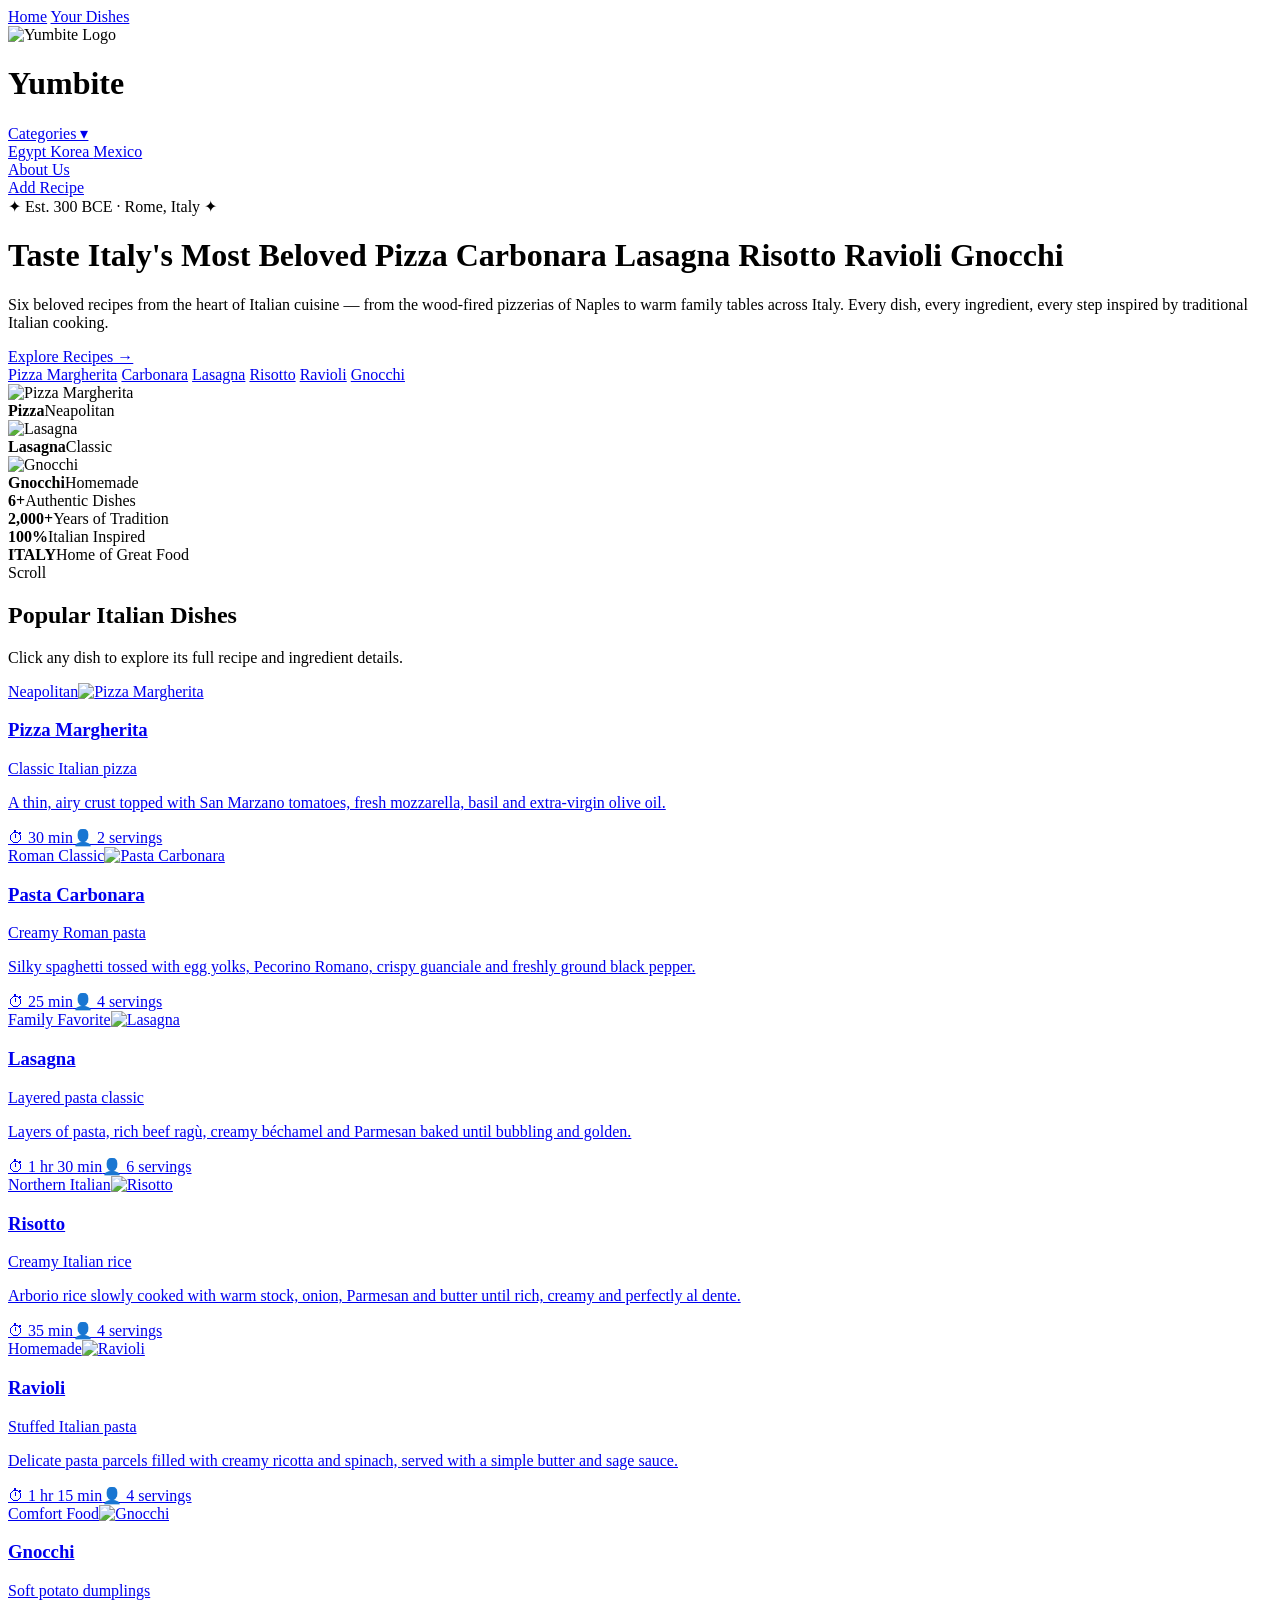
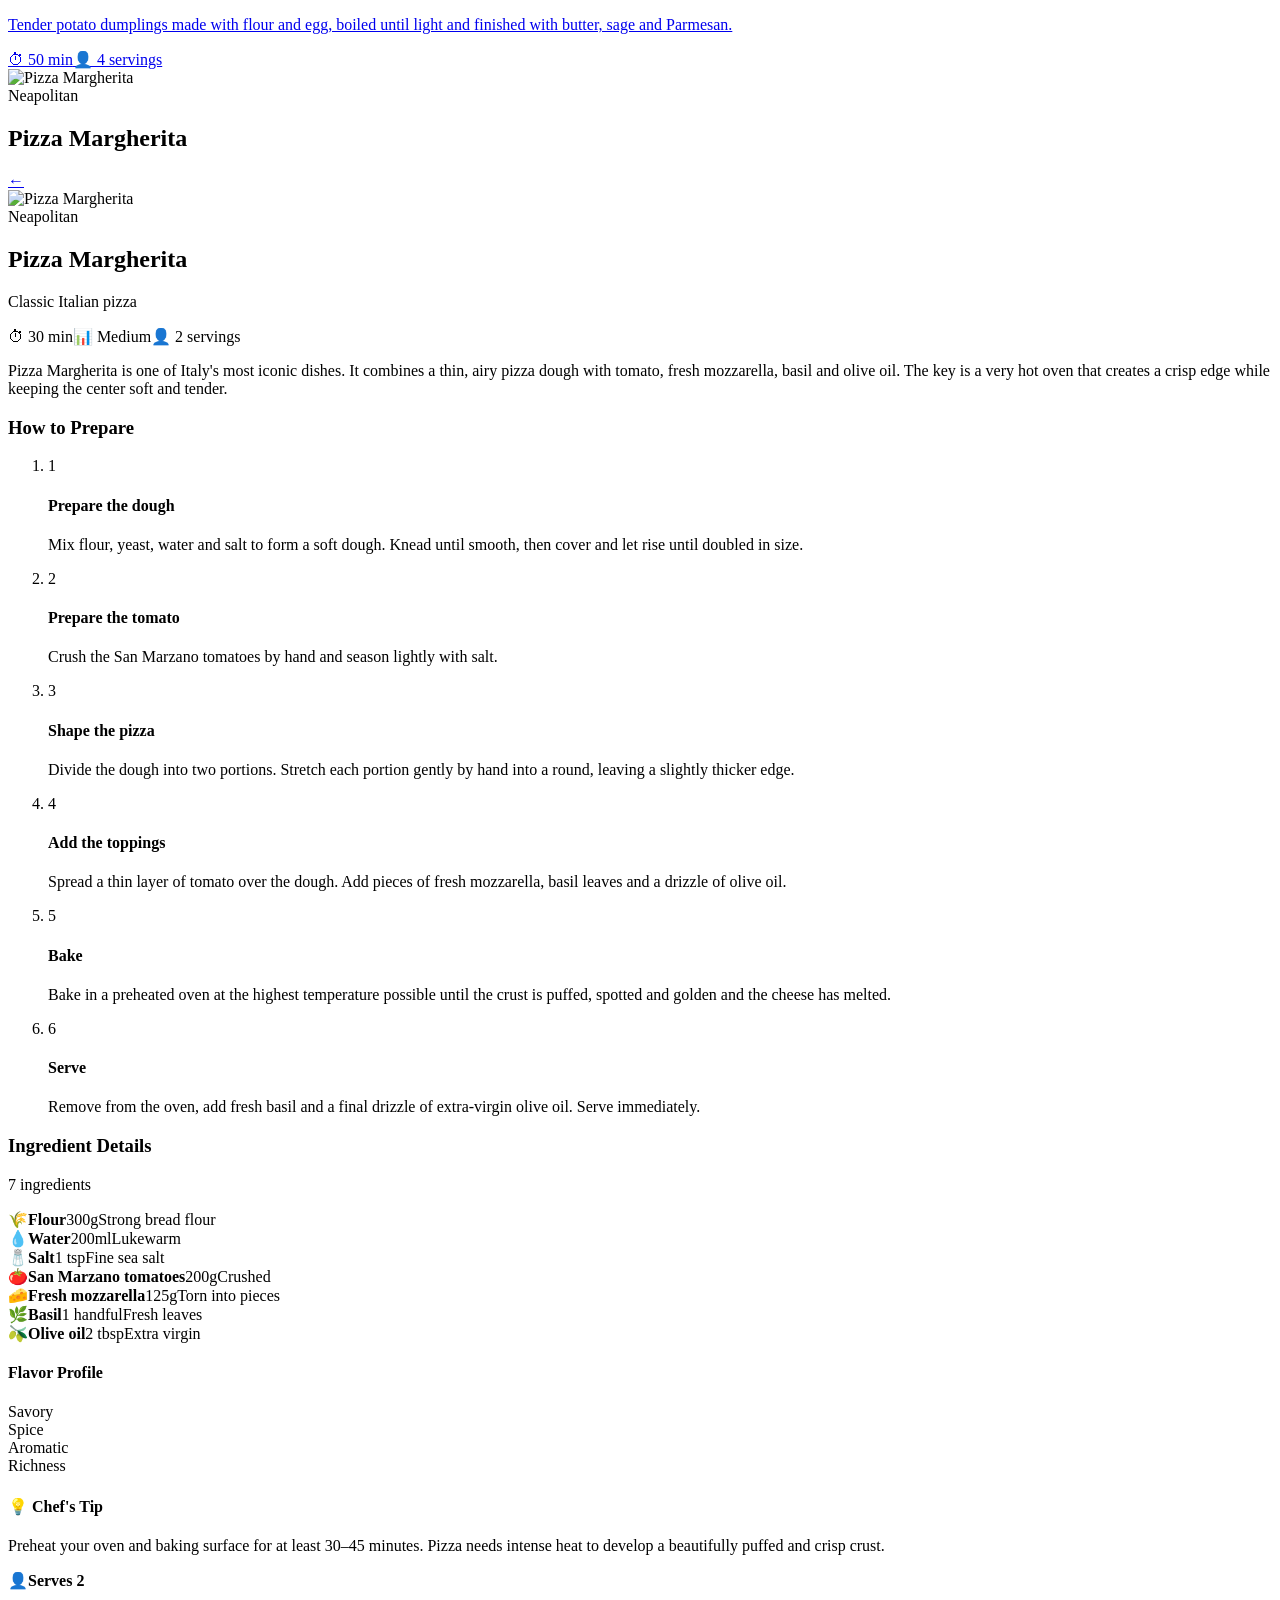
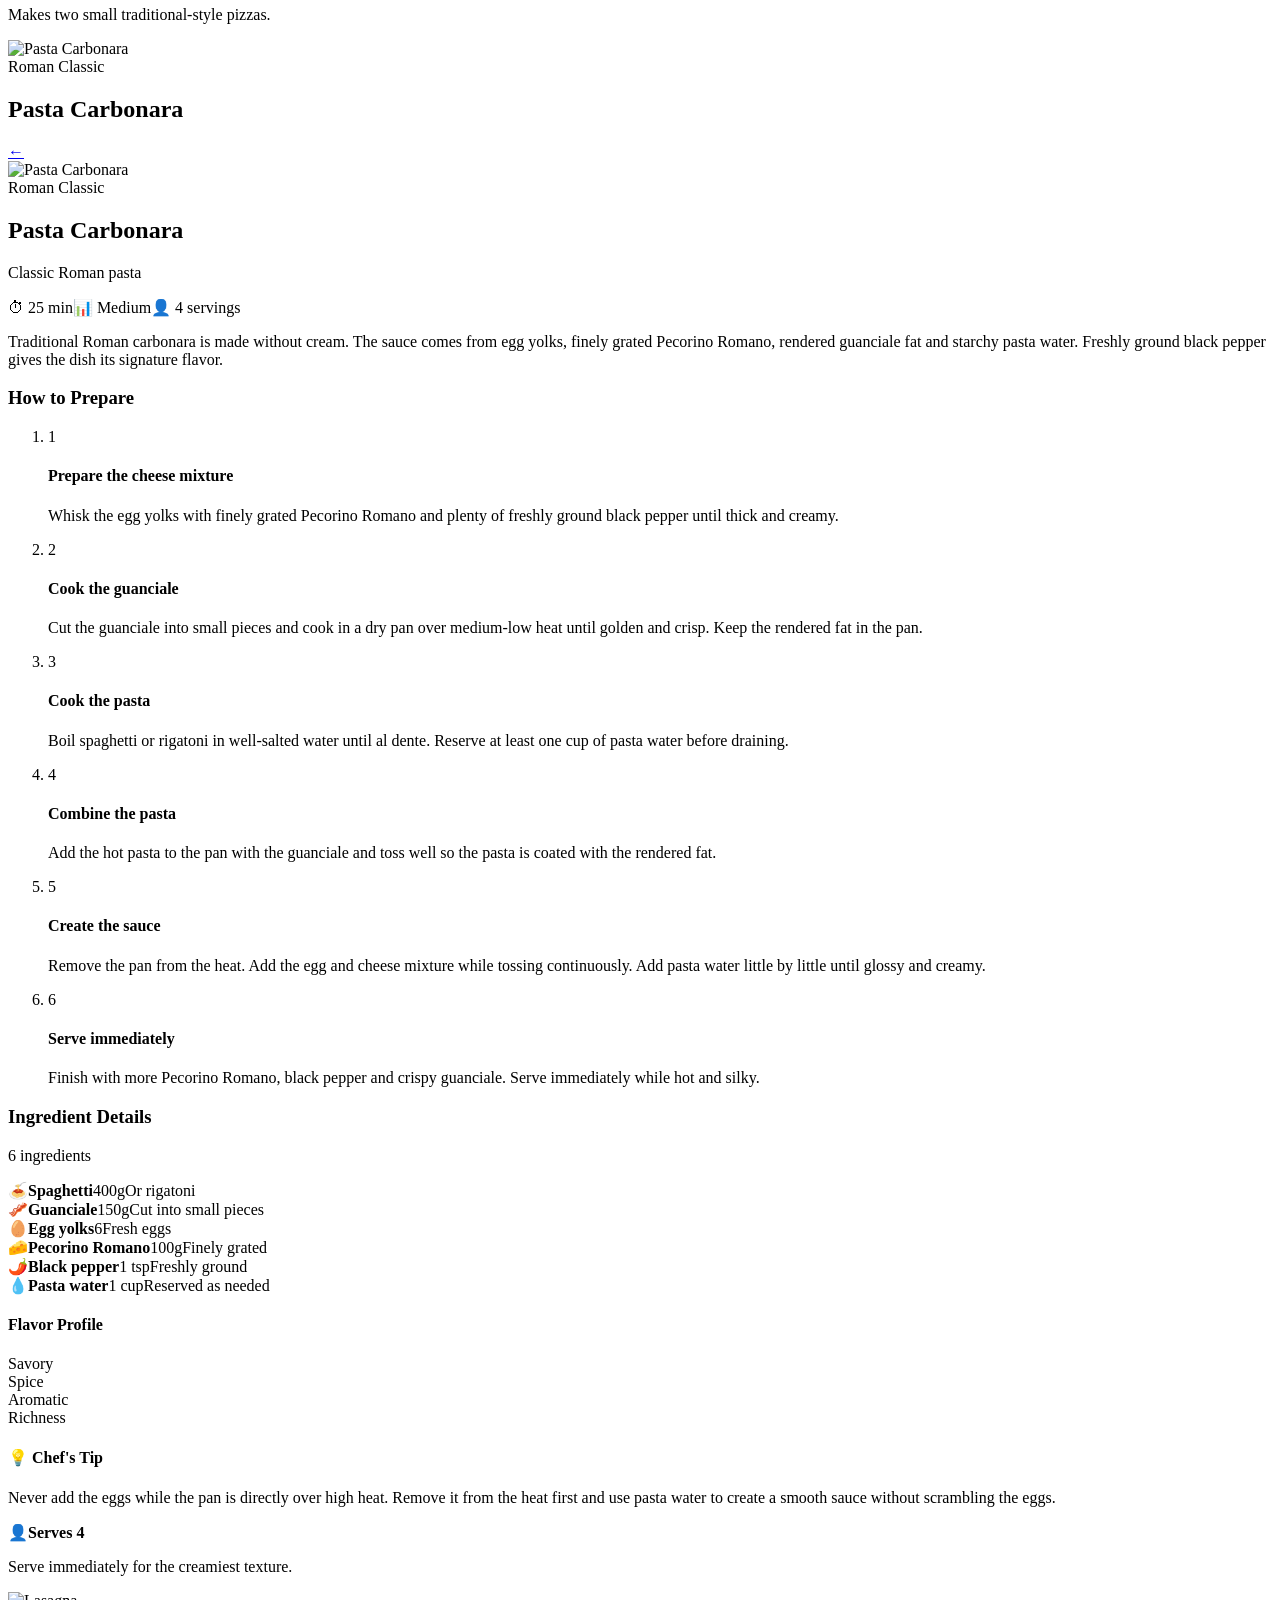
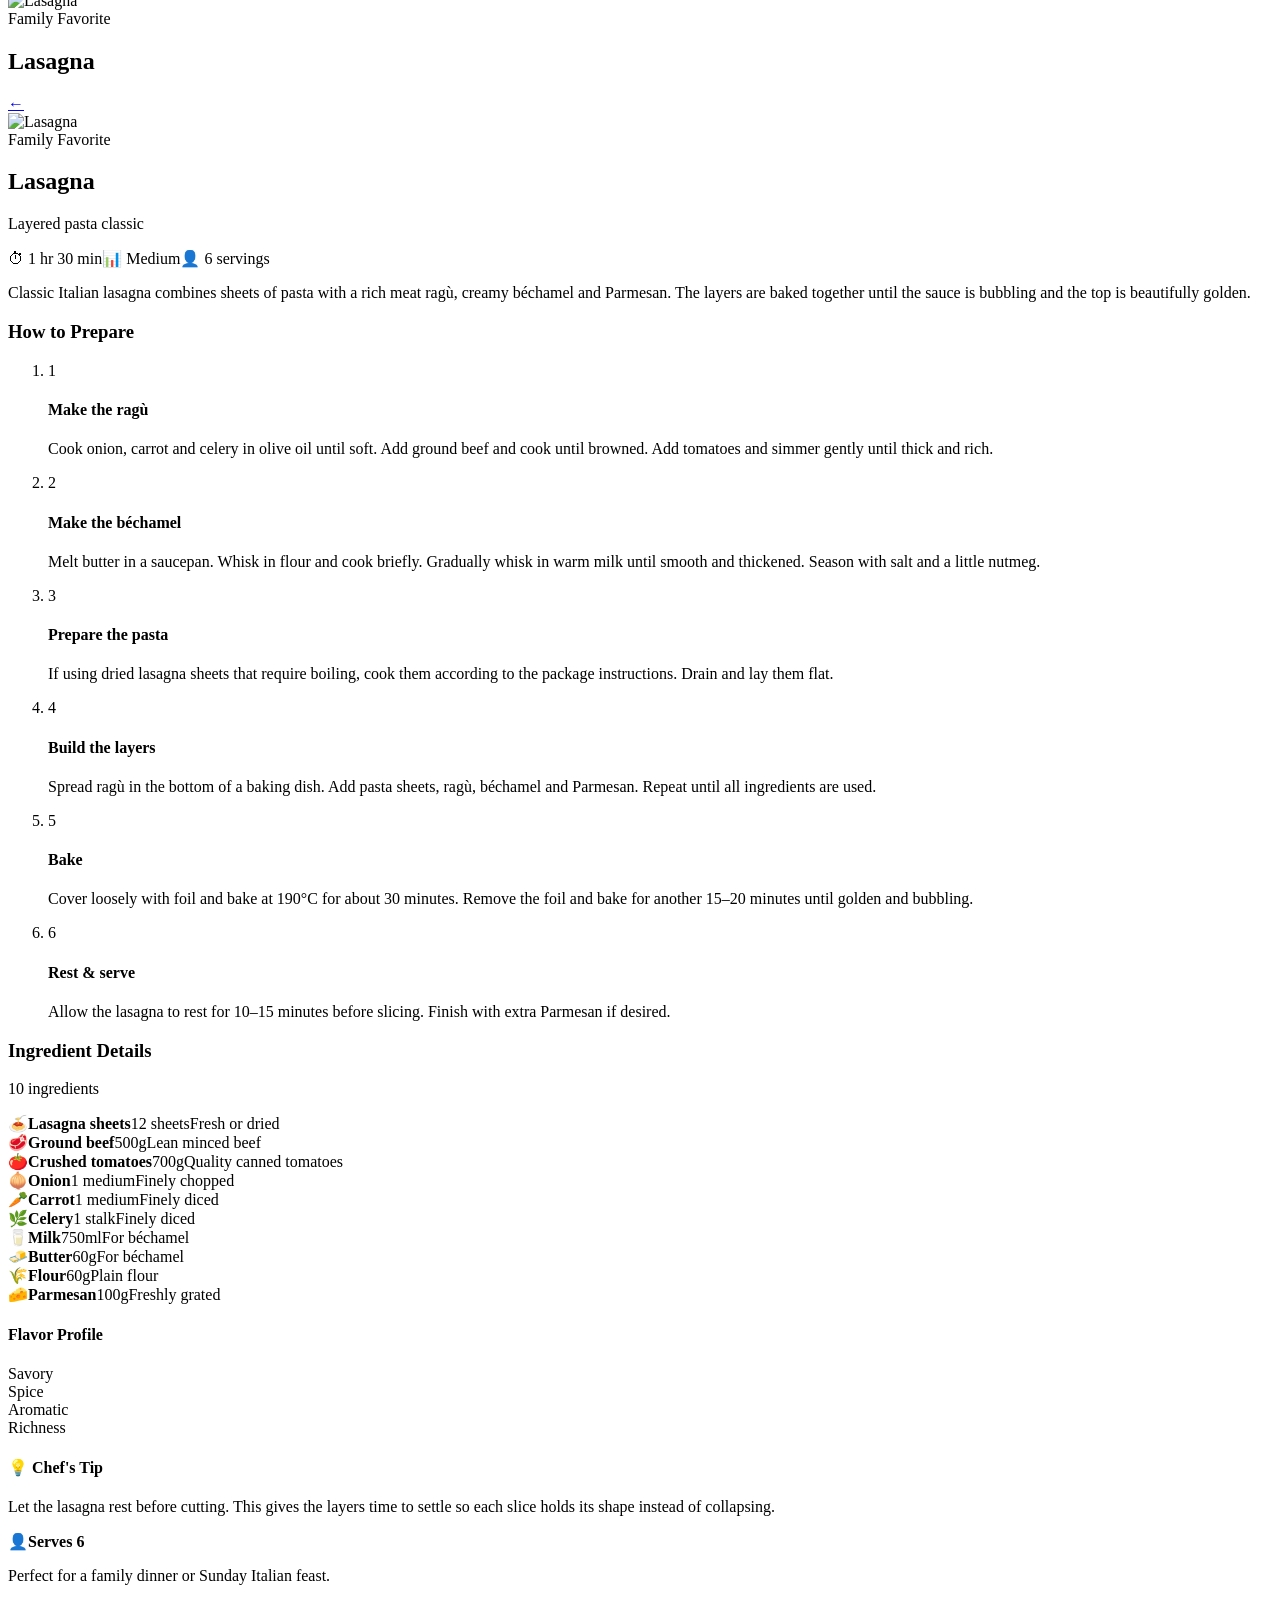
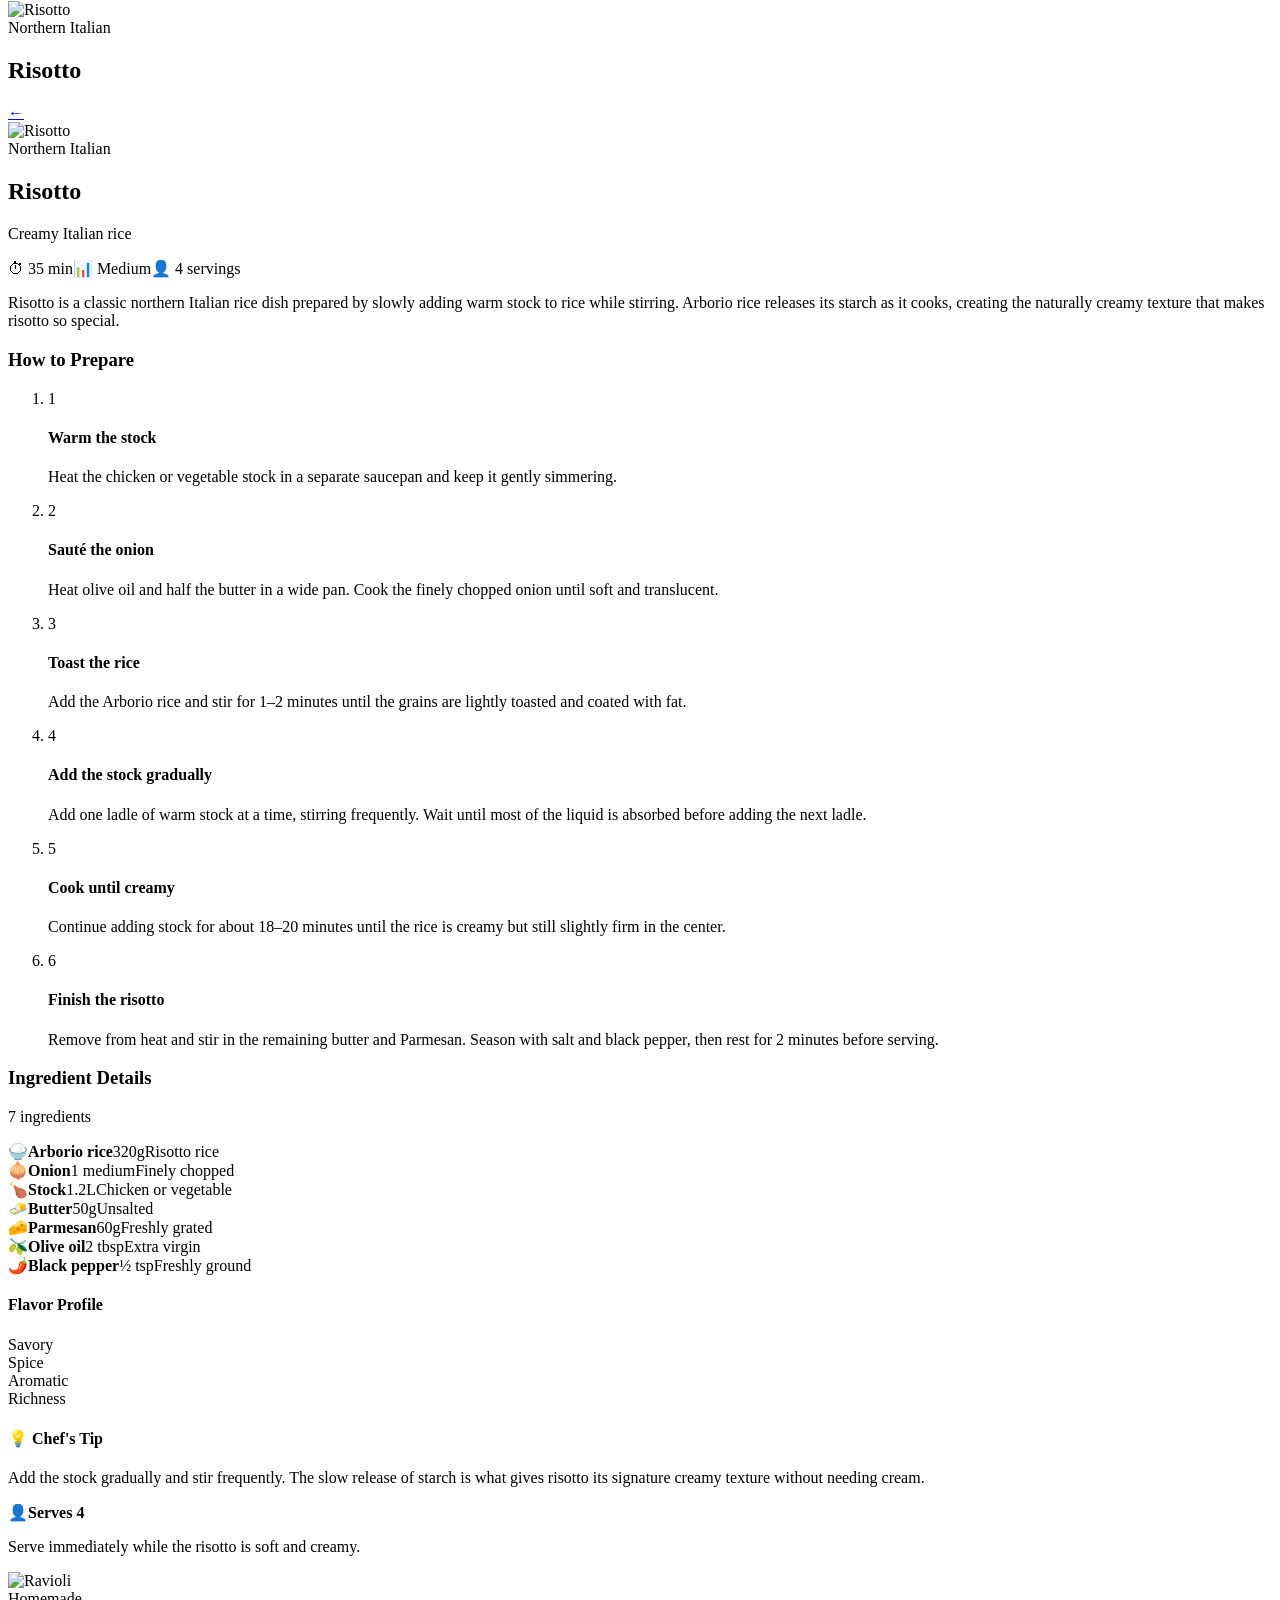
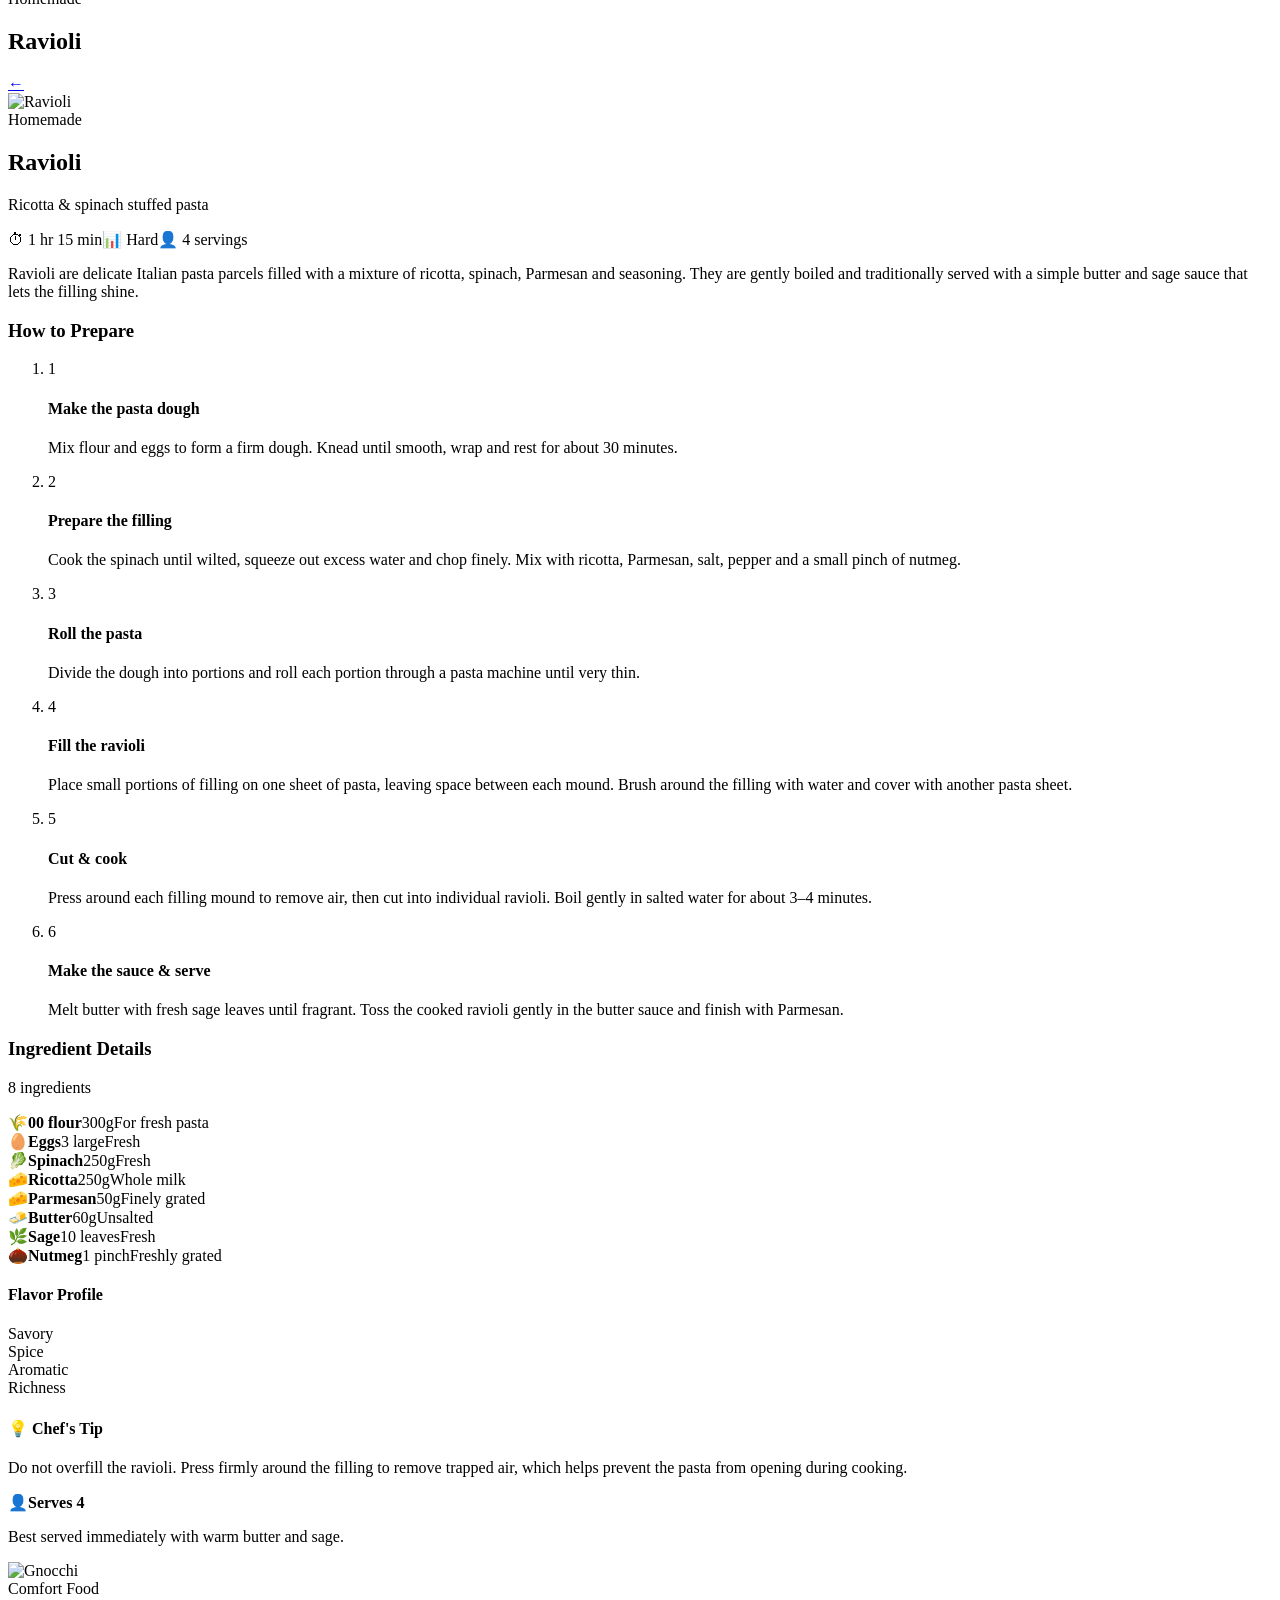
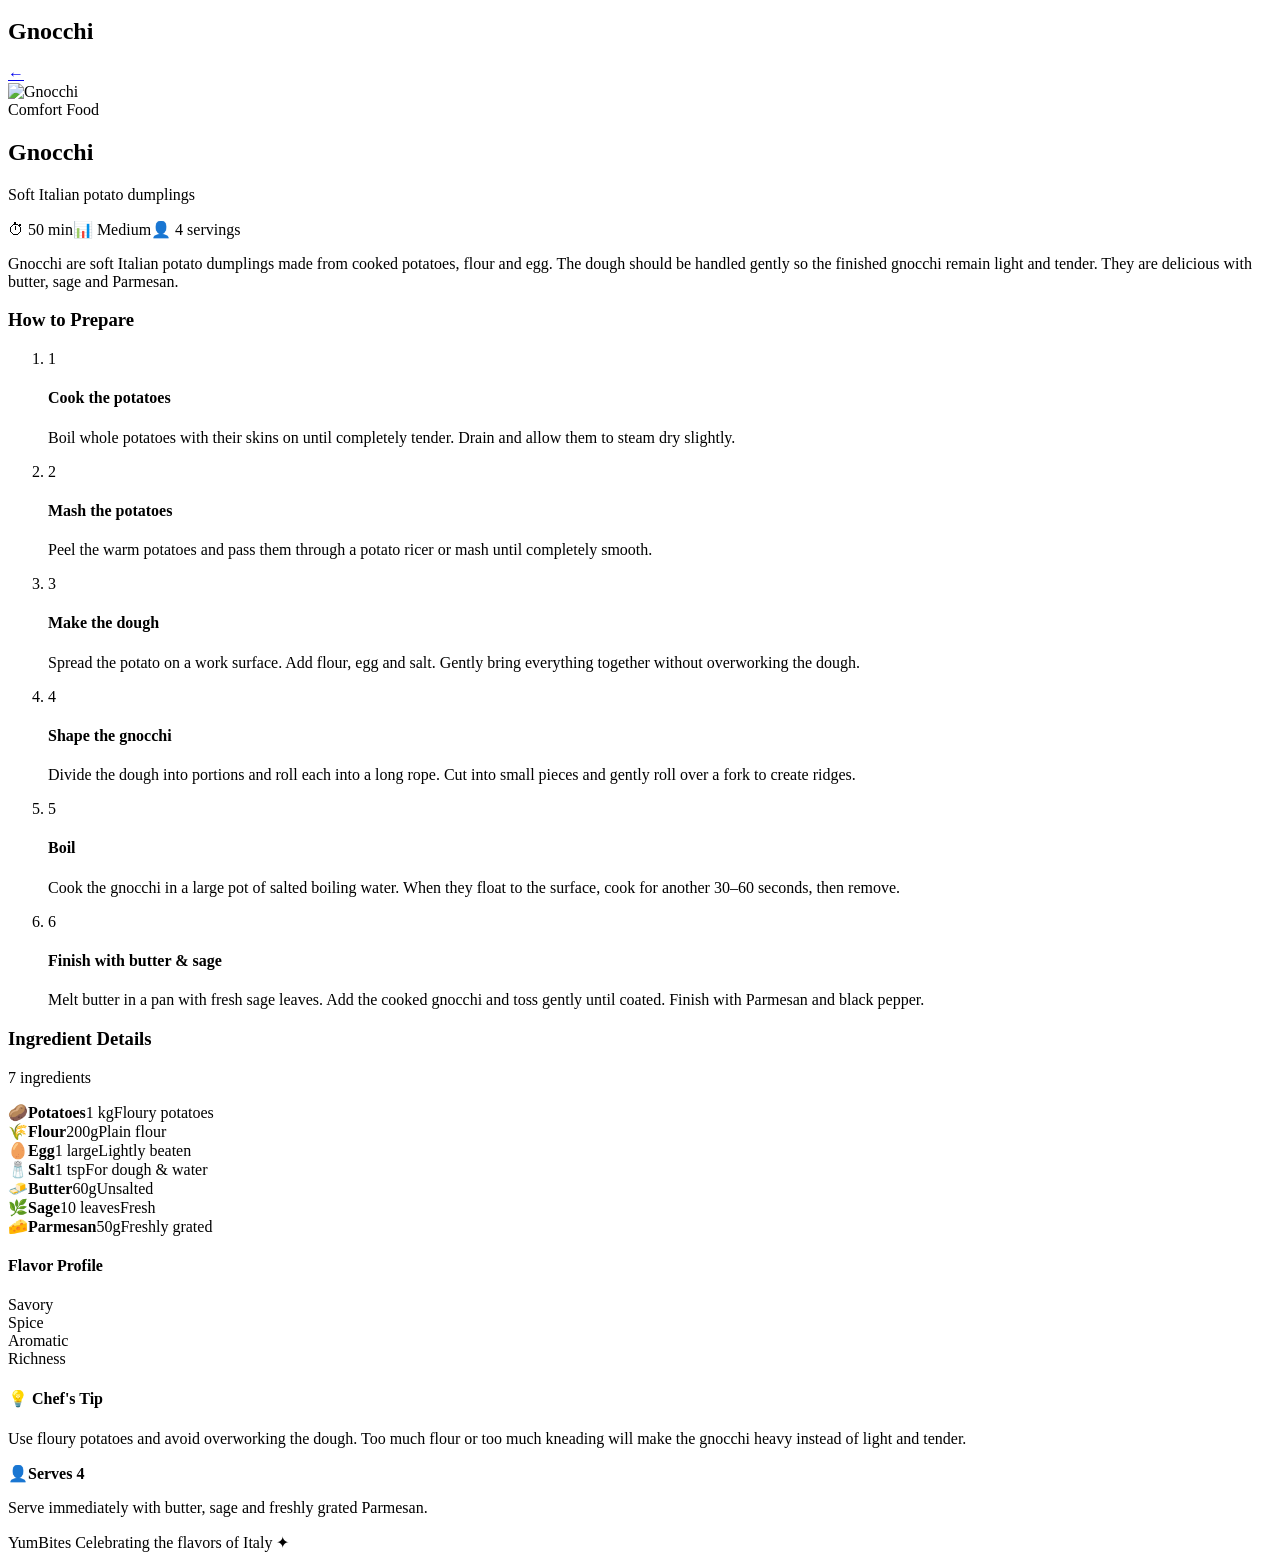
==== Italy.html @ bc838e88 "Add files via upload" ====
<!DOCTYPE html> 
<html lang="en"> 
<head> 
<meta charset="UTF-8"> 
<meta name="viewport" content="width=device-width, initial-scale=1.0"> 
<title>YumBites — Taste Italy's Most Beloved Dishes</title> 
<link rel="stylesheet" href="italy.css"> 
</head> 
<body id="top"> 
 
  <!-- ============ NAVBAR ============ --> 
  <header class="recipe-header"> 
        <div class="header-container"> 
            <nav class="nav-links right-nav"> 
                <a href="index.html#home">Home</a> 
                <a href="dishes.html">Your Dishes</a> 
            </nav> 
 
            <div class="logo"> 
                <img src="images/logo.jpeg" alt="Yumbite Logo"> 
                <h1>Yum<span>bite</span></h1> 
            </div> 
 
            <nav class="nav-links left-nav"> 
                <div class="dropdown">
                <a href="#" class="dropdown-btn">Categories ▾</a>
                <div class="dropdown-menu">
                    <a href="Egypt.html"> Egypt </a>
                    <a href="korea.html">Korea </a>
                    <a href="mexico.html">Mexico </a>
                </div>
              </div> 
                <a href="index.html#about">About Us</a> 
            </nav> 
 
            <div class="header-buttons"> 
                <a href="dishes.html" class="btn add-btn"> 
                    <i class="fa-solid fa-plus"></i> Add Recipe 
                </a> 
            </div> 
        </div> 
    </header> 
 
  <!-- ============ HERO ============ --> 
  <header class="hero"> 
    <div class="hero-strip"></div> 
    <div class="hero-inner"> 
      <div class="hero-left"> 
        <span class="hero-badge">✦ Est. 300 BCE · Rome, Italy ✦</span> 
        <h1 class="hero-headline"> 
          <span class="line line-white">Taste Italy's</span> 
          <span class="line line-gold">Most Beloved</span> 
          <span class="cycle-wrap"> 
            <span class="cycle-word" style="animation-delay:0s">Pizza</span> 
            <span class="cycle-word" style="animation-delay:-2.8s">Carbonara</span> 
            <span class="cycle-word" style="animation-delay:-5.6s">Lasagna</span> 
            <span class="cycle-word" style="animation-delay:-8.4s">Risotto</span> 
            <span class="cycle-word" style="animation-delay:-11.2s">Ravioli</span> 
            <span class="cycle-word" style="animation-delay:-14s">Gnocchi</span> 
          </span> 
        </h1> 
        <p class="hero-desc">Six beloved recipes from the heart of Italian cuisine — from the wood-fired pizzerias of Naples to warm family tables across Italy. Every dish, every ingredient, every step inspired by traditional Italian cooking.</p> 
        <div class="hero-cta"> 
          <a href="#dishes" class="btn-primary">Explore Recipes →</a> 
        </div> 
        <div class="hero-pills"> 
          <a href="#dish-pizza" class="pill" style="animation-delay:.55s">Pizza Margherita</a> 
          <a href="#dish-carbonara" class="pill" style="animation-delay:.62s">Carbonara</a> 
          <a href="#dish-lasagna" class="pill" style="animation-delay:.69s">Lasagna</a> 
          <a href="#dish-risotto" class="pill" style="animation-delay:.76s">Risotto</a> 
          <a href="#dish-ravioli" class="pill" style="animation-delay:.83s">Ravioli</a> 
          <a href="#dish-gnocchi" class="pill" style="animation-delay:.91s">Gnocchi</a> 
        </div> 
      </div> 
 
      <div class="hero-right"> 
        <div class="polaroid polaroid-1"> 
          <img src="images/pizza margherita.jpeg" alt="Pizza Margherita"> 
          <div class="polaroid-label"><strong>Pizza</strong><span>Neapolitan</span></div> 
        </div> 
        <div class="polaroid polaroid-2"> 
          <img src="images/lasagna.jpeg" alt="Lasagna"> 
          <div class="polaroid-label"><strong>Lasagna</strong><span>Classic</span></div> 
        </div> 
        <div class="polaroid polaroid-3"> 
          <img src="images/gnocchi.jpeg" alt="Gnocchi"> 
          <div class="polaroid-label"><strong>Gnocchi</strong><span>Homemade</span></div> 
        </div> 
      </div> 
    </div> 
 
    <div class="stats-bar"> 
      <div class="stat" style="animation-delay:.7s"><strong>6+</strong><span>Authentic Dishes</span></div> 
      <div class="stat" style="animation-delay:.8s"><strong>2,000+</strong><span>Years of Tradition</span></div> 
      <div class="stat" style="animation-delay:.9s"><strong>100%</strong><span>Italian Inspired</span></div> 
      <div class="stat" style="animation-delay:1s"><strong>ITALY</strong><span>Home of Great Food</span></div> 
      <div class="scroll-indicator"><span>Scroll</span><i></i></div> 
    </div> 
  </header> 
 
  <div class="decor-band"></div> 
 
  <!-- ============ DISH GRID ============ --> 
  <section class="dish-grid-section" id="dishes"> 
    <div class="section-heading"> 
      <h2>Popular Italian Dishes</h2> 
      <p>Click any dish to explore its full recipe and ingredient details.</p> 
    </div> 
 
    <div class="dish-grid"> 
 
      <a href="#dish-pizza" class="card card-hover" style="animation-delay:.00s;--hero-color:#B22222"> 
        <div class="card-img"><span class="tag">Neapolitan</span><img src="images/pizza margherita.jpeg" alt="Pizza Margherita"></div> 
        <div class="card-body"> 
          <h3>Pizza Margherita</h3> 
          <p class="sub">Classic Italian pizza</p> 
          <p class="desc">A thin, airy crust topped with San Marzano tomatoes, fresh mozzarella, basil and extra-virgin olive oil.</p> 
          <div class="meta"><span>⏱ 30 min</span><span>👤 2 servings</span></div> 
        </div> 
      </a> 
 
      <a href="#dish-carbonara" class="card card-hover" style="animation-delay:.07s;--hero-color:#D4A017"> 
        <div class="card-img"><span class="tag">Roman Classic</span><img src="images/pasta carbonara.jpeg" alt="Pasta Carbonara"></div> 
        <div class="card-body"> 
          <h3>Pasta Carbonara</h3> 
          <p class="sub">Creamy Roman pasta</p> 
          <p class="desc">Silky spaghetti tossed with egg yolks, Pecorino Romano, crispy guanciale and freshly ground black pepper.</p> 
          <div class="meta"><span>⏱ 25 min</span><span>👤 4 servings</span></div> 
        </div> 
      </a> 
 
      <a href="#dish-lasagna" class="card card-hover" style="animation-delay:.14s;--hero-color:#A63D1C"> 
        <div class="card-img"><span class="tag">Family Favorite</span><img src="images/lasagna.jpeg" alt="Lasagna"></div> 
        <div class="card-body"> 
          <h3>Lasagna</h3> 
          <p class="sub">Layered pasta classic</p> 
          <p class="desc">Layers of pasta, rich beef ragù, creamy béchamel and Parmesan baked until bubbling and golden.</p> 
          <div class="meta"><span>⏱ 1 hr 30 min</span><span>👤 6 servings</span></div> 
        </div> 
      </a> 
 
      <a href="#dish-risotto" class="card card-hover" style="animation-delay:.21s;--hero-color:#C69C6D"> 
        <div class="card-img"><span class="tag">Northern Italian</span><img src="images/risotto.jpeg" alt="Risotto"></div> 
        <div class="card-body"> 
          <h3>Risotto</h3> 
          <p class="sub">Creamy Italian rice</p> 
          <p class="desc">Arborio rice slowly cooked with warm stock, onion, Parmesan and butter until rich, creamy and perfectly al dente.</p> 
          <div class="meta"><span>⏱ 35 min</span><span>👤 4 servings</span></div> 
        </div> 
      </a> 
 
      <a href="#dish-ravioli" class="card card-hover" style="animation-delay:.28s;--hero-color:#6B7A3A"> 
        <div class="card-img"><span class="tag">Homemade</span><img src="images/ravioli.jpeg" alt="Ravioli"></div> 
        <div class="card-body"> 
          <h3>Ravioli</h3> 
          <p class="sub">Stuffed Italian pasta</p> 
          <p class="desc">Delicate pasta parcels filled with creamy ricotta and spinach, served with a simple butter and sage sauce.</p> 
          <div class="meta"><span>⏱ 1 hr 15 min</span><span>👤 4 servings</span></div> 
        </div> 
      </a> 
 
      <a href="#dish-gnocchi" class="card card-hover" style="animation-delay:.35s;--hero-color:#8B4513"> 
        <div class="card-img"><span class="tag">Comfort Food</span><img src="images/gnocchi.jpeg" alt="Gnocchi"></div> 
        <div class="card-body"> 
          <h3>Gnocchi</h3> 
          <p class="sub">Soft potato dumplings</p> 
          <p class="desc">Tender potato dumplings made with flour and egg, boiled until light and finished with butter, sage and Parmesan.</p> 
          <div class="meta"><span>⏱ 50 min</span><span>👤 4 servings</span></div> 
        </div> 
      </a> 
 
    </div> 
  </section> 
 
  <!-- ============ DISH DETAIL: PIZZA MARGHERITA ============ --> 
  <section id="dish-pizza" class="detail" style="--hero-color:#B22222"> 
    <div class="splash"><img src="images/pizza margherita.jpeg" alt="Pizza Margherita"><div class="splash-overlay"></div><div class="splash-text"><span class="splash-tag">Neapolitan</span><h2>Pizza Margherita</h2></div><div class="splash-bar"><span></span></div></div> 
    <div class="detail-left"> 
      <a href="#home" class="back-btn">←</a> 
      <div class="detail-hero"> 
        <img src="images/pizza margherita.jpeg" alt="Pizza Margherita"> 
        <div class="detail-hero-text"> 
          <span class="detail-tag">Neapolitan</span> 
          <h2>Pizza Margherita</h2> 
          <p>Classic Italian pizza</p> 
        </div> 
      </div> 
      <div class="meta-row"> 
        <span>⏱ 30 min</span><span>📊 Medium</span><span>👤 2 servings</span> 
      </div> 
      <p class="detail-desc">Pizza Margherita is one of Italy's most iconic dishes. It combines a thin, airy pizza dough with tomato, fresh mozzarella, basil and olive oil. The key is a very hot oven that creates a crisp edge while keeping the center soft and tender.</p> 
      <div class="ing-heading"><h3>How to Prepare</h3></div> 
      <ol class="steps"> 
        <li><span class="num">1</span><div><h4>Prepare the dough</h4><p>Mix flour, yeast, water and salt to form a soft dough. Knead until smooth, then cover and let rise until doubled in size.</p></div></li> 
        <li><span class="num">2</span><div><h4>Prepare the tomato</h4><p>Crush the San Marzano tomatoes by hand and season lightly with salt.</p></div></li> 
        <li><span class="num">3</span><div><h4>Shape the pizza</h4><p>Divide the dough into two portions. Stretch each portion gently by hand into a round, leaving a slightly thicker edge.</p></div></li> 
        <li><span class="num">4</span><div><h4>Add the toppings</h4><p>Spread a thin layer of tomato over the dough. Add pieces of fresh mozzarella, basil leaves and a drizzle of olive oil.</p></div></li> 
        <li><span class="num">5</span><div><h4>Bake</h4><p>Bake in a preheated oven at the highest temperature possible until the crust is puffed, spotted and golden and the cheese has melted.</p></div></li> 
        <li><span class="num">6</span><div><h4>Serve</h4><p>Remove from the oven, add fresh basil and a final drizzle of extra-virgin olive oil. Serve immediately.</p></div></li> 
      </ol> 
    </div> 
 
    <div class="detail-right"> 
      <div class="right-header"><h3>Ingredient Details</h3><p>7 ingredients</p></div> 
      <div class="ing-cards"> 
        <div class="ing-card"><span class="emoji">🌾</span><strong>Flour</strong><span class="amt">300g</span><span class="note">Strong bread flour</span></div> 
        <div class="ing-card"><span class="emoji">💧</span><strong>Water</strong><span class="amt">200ml</span><span class="note">Lukewarm</span></div> 
        <div class="ing-card"><span class="emoji">🧂</span><strong>Salt</strong><span class="amt">1 tsp</span><span class="note">Fine sea salt</span></div> 
        <div class="ing-card"><span class="emoji">🍅</span><strong>San Marzano tomatoes</strong><span class="amt">200g</span><span class="note">Crushed</span></div> 
        <div class="ing-card"><span class="emoji">🧀</span><strong>Fresh mozzarella</strong><span class="amt">125g</span><span class="note">Torn into pieces</span></div> 
        <div class="ing-card"><span class="emoji">🌿</span><strong>Basil</strong><span class="amt">1 handful</span><span class="note">Fresh leaves</span></div> 
        <div class="ing-card"><span class="emoji">🫒</span><strong>Olive oil</strong><span class="amt">2 tbsp</span><span class="note">Extra virgin</span></div> 
      </div> 
 
      <div class="flavor-card"> 
        <h4>Flavor Profile</h4> 
        <div class="flavor-bar"><span>Savory</span><div class="track"><div class="fill" style="width:85%"></div></div></div> 
        <div class="flavor-bar"><span>Spice</span><div class="track"><div class="fill" style="width:15%"></div></div></div> 
        <div class="flavor-bar"><span>Aromatic</span><div class="track"><div class="fill" style="width:80%"></div></div></div> 
        <div class="flavor-bar"><span>Richness</span><div class="track"><div class="fill" style="width:65%"></div></div></div> 
      </div> 
 
      <div class="tip-card"> 
        <h4>💡 Chef's Tip</h4> 
        <p>Preheat your oven and baking surface for at least 30–45 minutes. Pizza needs intense heat to develop a beautifully puffed and crisp crust.</p> 
      </div> 
 
      <div class="serve-card"> 
        <span class="emoji">👤</span><strong>Serves 2</strong> 
        <p>Makes two small traditional-style pizzas.</p> 
      </div> 
    </div> 
  </section> 
 
  <!-- ============ DISH DETAIL: CARBONARA ============ --> 
  <section id="dish-carbonara" class="detail" style="--hero-color:#D4A017"> 
    <div class="splash"><img src="images/pasta carbonara.jpeg" alt="Pasta Carbonara"><div class="splash-overlay"></div><div class="splash-text"><span class="splash-tag">Roman Classic</span><h2>Pasta Carbonara</h2></div><div class="splash-bar"><span></span></div></div> 
    <div class="detail-left"> 
      <a href="#home" class="back-btn">←</a> 
      <div class="detail-hero"> 
        <img src="images/pasta carbonara.jpeg" alt="Pasta Carbonara"> 
        <div class="detail-hero-text"> 
          <span class="detail-tag">Roman Classic</span> 
          <h2>Pasta Carbonara</h2> 
          <p>Classic Roman pasta</p> 
        </div> 
      </div> 
      <div class="meta-row"> 
        <span>⏱ 25 min</span><span>📊 Medium</span><span>👤 4 servings</span> 
      </div> 
      <p class="detail-desc">Traditional Roman carbonara is made without cream. The sauce comes from egg yolks, finely grated Pecorino Romano, rendered guanciale fat and starchy pasta water. Freshly ground black pepper gives the dish its signature flavor.</p> 
      <div class="ing-heading"><h3>How to Prepare</h3></div> 
      <ol class="steps"> 
        <li><span class="num">1</span><div><h4>Prepare the cheese mixture</h4><p>Whisk the egg yolks with finely grated Pecorino Romano and plenty of freshly ground black pepper until thick and creamy.</p></div></li> 
        <li><span class="num">2</span><div><h4>Cook the guanciale</h4><p>Cut the guanciale into small pieces and cook in a dry pan over medium-low heat until golden and crisp. Keep the rendered fat in the pan.</p></div></li> 
        <li><span class="num">3</span><div><h4>Cook the pasta</h4><p>Boil spaghetti or rigatoni in well-salted water until al dente. Reserve at least one cup of pasta water before draining.</p></div></li> 
        <li><span class="num">4</span><div><h4>Combine the pasta</h4><p>Add the hot pasta to the pan with the guanciale and toss well so the pasta is coated with the rendered fat.</p></div></li> 
        <li><span class="num">5</span><div><h4>Create the sauce</h4><p>Remove the pan from the heat. Add the egg and cheese mixture while tossing continuously. Add pasta water little by little until glossy and creamy.</p></div></li> 
        <li><span class="num">6</span><div><h4>Serve immediately</h4><p>Finish with more Pecorino Romano, black pepper and crispy guanciale. Serve immediately while hot and silky.</p></div></li> 
      </ol> 
    </div> 
 
    <div class="detail-right"> 
      <div class="right-header"><h3>Ingredient Details</h3><p>6 ingredients</p></div> 
      <div class="ing-cards"> 
        <div class="ing-card"><span class="emoji">🍝</span><strong>Spaghetti</strong><span class="amt">400g</span><span class="note">Or rigatoni</span></div> 
        <div class="ing-card"><span class="emoji">🥓</span><strong>Guanciale</strong><span class="amt">150g</span><span class="note">Cut into small pieces</span></div> 
        <div class="ing-card"><span class="emoji">🥚</span><strong>Egg yolks</strong><span class="amt">6</span><span class="note">Fresh eggs</span></div> 
        <div class="ing-card"><span class="emoji">🧀</span><strong>Pecorino Romano</strong><span class="amt">100g</span><span class="note">Finely grated</span></div> 
        <div class="ing-card"><span class="emoji">🌶️</span><strong>Black pepper</strong><span class="amt">1 tsp</span><span class="note">Freshly ground</span></div> 
        <div class="ing-card"><span class="emoji">💧</span><strong>Pasta water</strong><span class="amt">1 cup</span><span class="note">Reserved as needed</span></div> 
      </div> 
 
      <div class="flavor-card"> 
        <h4>Flavor Profile</h4> 
        <div class="flavor-bar"><span>Savory</span><div class="track"><div class="fill" style="width:95%"></div></div></div> 
        <div class="flavor-bar"><span>Spice</span><div class="track"><div class="fill" style="width:35%"></div></div></div> 
        <div class="flavor-bar"><span>Aromatic</span><div class="track"><div class="fill" style="width:70%"></div></div></div> 
        <div class="flavor-bar"><span>Richness</span><div class="track"><div class="fill" style="width:90%"></div></div></div> 
      </div> 
 
      <div class="tip-card"> 
        <h4>💡 Chef's Tip</h4> 
        <p>Never add the eggs while the pan is directly over high heat. Remove it from the heat first and use pasta water to create a smooth sauce without scrambling the eggs.</p> 
      </div> 
 
      <div class="serve-card"> 
        <span class="emoji">👤</span><strong>Serves 4</strong> 
        <p>Serve immediately for the creamiest texture.</p> 
      </div> 
    </div> 
  </section> 
 
  <!-- ============ DISH DETAIL: LASAGNA ============ --> 
  <section id="dish-lasagna" class="detail" style="--hero-color:#A63D1C"> 
    <div class="splash"><img src="images/lasagna.jpeg" alt="Lasagna"><div class="splash-overlay"></div><div class="splash-text"><span class="splash-tag">Family Favorite</span><h2>Lasagna</h2></div><div class="splash-bar"><span></span></div></div> 
    <div class="detail-left"> 
      <a href="#home" class="back-btn">←</a> 
      <div class="detail-hero"> 
        <img src="images/lasagna.jpeg" alt="Lasagna"> 
        <div class="detail-hero-text"> 
          <span class="detail-tag">Family Favorite</span> 
          <h2>Lasagna</h2> 
          <p>Layered pasta classic</p> 
        </div> 
      </div> 
      <div class="meta-row"> 
        <span>⏱ 1 hr 30 min</span><span>📊 Medium</span><span>👤 6 servings</span> 
      </div> 
      <p class="detail-desc">Classic Italian lasagna combines sheets of pasta with a rich meat ragù, creamy béchamel and Parmesan. The layers are baked together until the sauce is bubbling and the top is beautifully golden.</p> 
      <div class="ing-heading"><h3>How to Prepare</h3></div> 
      <ol class="steps"> 
        <li><span class="num">1</span><div><h4>Make the ragù</h4><p>Cook onion, carrot and celery in olive oil until soft. Add ground beef and cook until browned. Add tomatoes and simmer gently until thick and rich.</p></div></li> 
        <li><span class="num">2</span><div><h4>Make the béchamel</h4><p>Melt butter in a saucepan. Whisk in flour and cook briefly. Gradually whisk in warm milk until smooth and thickened. Season with salt and a little nutmeg.</p></div></li> 
        <li><span class="num">3</span><div><h4>Prepare the pasta</h4><p>If using dried lasagna sheets that require boiling, cook them according to the package instructions. Drain and lay them flat.</p></div></li> 
        <li><span class="num">4</span><div><h4>Build the layers</h4><p>Spread ragù in the bottom of a baking dish. Add pasta sheets, ragù, béchamel and Parmesan. Repeat until all ingredients are used.</p></div></li> 
        <li><span class="num">5</span><div><h4>Bake</h4><p>Cover loosely with foil and bake at 190°C for about 30 minutes. Remove the foil and bake for another 15–20 minutes until golden and bubbling.</p></div></li> 
        <li><span class="num">6</span><div><h4>Rest & serve</h4><p>Allow the lasagna to rest for 10–15 minutes before slicing. Finish with extra Parmesan if desired.</p></div></li> 
      </ol> 
    </div> 
 
    <div class="detail-right"> 
      <div class="right-header"><h3>Ingredient Details</h3><p>10 ingredients</p></div> 
      <div class="ing-cards"> 
        <div class="ing-card"><span class="emoji">🍝</span><strong>Lasagna sheets</strong><span class="amt">12 sheets</span><span class="note">Fresh or dried</span></div> 
        <div class="ing-card"><span class="emoji">🥩</span><strong>Ground beef</strong><span class="amt">500g</span><span class="note">Lean minced beef</span></div> 
        <div class="ing-card"><span class="emoji">🍅</span><strong>Crushed tomatoes</strong><span class="amt">700g</span><span class="note">Quality canned tomatoes</span></div> 
        <div class="ing-card"><span class="emoji">🧅</span><strong>Onion</strong><span class="amt">1 medium</span><span class="note">Finely chopped</span></div> 
        <div class="ing-card"><span class="emoji">🥕</span><strong>Carrot</strong><span class="amt">1 medium</span><span class="note">Finely diced</span></div> 
        <div class="ing-card"><span class="emoji">🌿</span><strong>Celery</strong><span class="amt">1 stalk</span><span class="note">Finely diced</span></div> 
        <div class="ing-card"><span class="emoji">🥛</span><strong>Milk</strong><span class="amt">750ml</span><span class="note">For béchamel</span></div> 
        <div class="ing-card"><span class="emoji">🧈</span><strong>Butter</strong><span class="amt">60g</span><span class="note">For béchamel</span></div> 
        <div class="ing-card"><span class="emoji">🌾</span><strong>Flour</strong><span class="amt">60g</span><span class="note">Plain flour</span></div> 
        <div class="ing-card"><span class="emoji">🧀</span><strong>Parmesan</strong><span class="amt">100g</span><span class="note">Freshly grated</span></div> 
      </div> 
 
      <div class="flavor-card"> 
        <h4>Flavor Profile</h4> 
        <div class="flavor-bar"><span>Savory</span><div class="track"><div class="fill" style="width:95%"></div></div></div> 
        <div class="flavor-bar"><span>Spice</span><div class="track"><div class="fill" style="width:25%"></div></div></div> 
        <div class="flavor-bar"><span>Aromatic</span><div class="track"><div class="fill" style="width:75%"></div></div></div> 
        <div class="flavor-bar"><span>Richness</span><div class="track"><div class="fill" style="width:95%"></div></div></div> 
      </div> 
 
      <div class="tip-card"> 
        <h4>💡 Chef's Tip</h4> 
        <p>Let the lasagna rest before cutting. This gives the layers time to settle so each slice holds its shape instead of collapsing.</p> 
      </div> 
 
      <div class="serve-card"> 
        <span class="emoji">👤</span><strong>Serves 6</strong> 
        <p>Perfect for a family dinner or Sunday Italian feast.</p> 
      </div> 
    </div> 
  </section> 
 
  <!-- ============ DISH DETAIL: RISOTTO ============ --> 
  <section id="dish-risotto" class="detail" style="--hero-color:#C69C6D"> 
    <div class="splash"><img src="images/risotto.jpeg" alt="Risotto"><div class="splash-overlay"></div><div class="splash-text"><span class="splash-tag">Northern Italian</span><h2>Risotto</h2></div><div class="splash-bar"><span></span></div></div> 
    <div class="detail-left"> 
      <a href="#home" class="back-btn">←</a> 
      <div class="detail-hero"> 
        <img src="images/risotto.jpeg" alt="Risotto"> 
        <div class="detail-hero-text"> 
          <span class="detail-tag">Northern Italian</span> 
          <h2>Risotto</h2> 
          <p>Creamy Italian rice</p> 
        </div> 
      </div> 
      <div class="meta-row"> 
        <span>⏱ 35 min</span><span>📊 Medium</span><span>👤 4 servings</span> 
      </div> 
      <p class="detail-desc">Risotto is a classic northern Italian rice dish prepared by slowly adding warm stock to rice while stirring. Arborio rice releases its starch as it cooks, creating the naturally creamy texture that makes risotto so special.</p> 
      <div class="ing-heading"><h3>How to Prepare</h3></div> 
      <ol class="steps"> 
        <li><span class="num">1</span><div><h4>Warm the stock</h4><p>Heat the chicken or vegetable stock in a separate saucepan and keep it gently simmering.</p></div></li> 
        <li><span class="num">2</span><div><h4>Sauté the onion</h4><p>Heat olive oil and half the butter in a wide pan. Cook the finely chopped onion until soft and translucent.</p></div></li> 
        <li><span class="num">3</span><div><h4>Toast the rice</h4><p>Add the Arborio rice and stir for 1–2 minutes until the grains are lightly toasted and coated with fat.</p></div></li> 
        <li><span class="num">4</span><div><h4>Add the stock gradually</h4><p>Add one ladle of warm stock at a time, stirring frequently. Wait until most of the liquid is absorbed before adding the next ladle.</p></div></li> 
        <li><span class="num">5</span><div><h4>Cook until creamy</h4><p>Continue adding stock for about 18–20 minutes until the rice is creamy but still slightly firm in the center.</p></div></li> 
        <li><span class="num">6</span><div><h4>Finish the risotto</h4><p>Remove from heat and stir in the remaining butter and Parmesan. Season with salt and black pepper, then rest for 2 minutes before serving.</p></div></li> 
      </ol> 
    </div> 
 
    <div class="detail-right"> 
      <div class="right-header"><h3>Ingredient Details</h3><p>7 ingredients</p></div> 
      <div class="ing-cards"> 
        <div class="ing-card"><span class="emoji">🍚</span><strong>Arborio rice</strong><span class="amt">320g</span><span class="note">Risotto rice</span></div> 
        <div class="ing-card"><span class="emoji">🧅</span><strong>Onion</strong><span class="amt">1 medium</span><span class="note">Finely chopped</span></div> 
        <div class="ing-card"><span class="emoji">🍗</span><strong>Stock</strong><span class="amt">1.2L</span><span class="note">Chicken or vegetable</span></div> 
        <div class="ing-card"><span class="emoji">🧈</span><strong>Butter</strong><span class="amt">50g</span><span class="note">Unsalted</span></div> 
        <div class="ing-card"><span class="emoji">🧀</span><strong>Parmesan</strong><span class="amt">60g</span><span class="note">Freshly grated</span></div> 
        <div class="ing-card"><span class="emoji">🫒</span><strong>Olive oil</strong><span class="amt">2 tbsp</span><span class="note">Extra virgin</span></div> 
        <div class="ing-card"><span class="emoji">🌶️</span><strong>Black pepper</strong><span class="amt">½ tsp</span><span class="note">Freshly ground</span></div> 
      </div> 
 
      <div class="flavor-card"> 
        <h4>Flavor Profile</h4> 
        <div class="flavor-bar"><span>Savory</span><div class="track"><div class="fill" style="width:85%"></div></div></div> 
        <div class="flavor-bar"><span>Spice</span><div class="track"><div class="fill" style="width:10%"></div></div></div> 
        <div class="flavor-bar"><span>Aromatic</span><div class="track"><div class="fill" style="width:65%"></div></div></div> 
        <div class="flavor-bar"><span>Richness</span><div class="track"><div class="fill" style="width:90%"></div></div></div> 
      </div> 
 
      <div class="tip-card"> 
        <h4>💡 Chef's Tip</h4> 
        <p>Add the stock gradually and stir frequently. The slow release of starch is what gives risotto its signature creamy texture without needing cream.</p> 
      </div> 
 
      <div class="serve-card"> 
        <span class="emoji">👤</span><strong>Serves 4</strong> 
        <p>Serve immediately while the risotto is soft and creamy.</p> 
      </div> 
    </div> 
  </section> 
 
  <!-- ============ DISH DETAIL: RAVIOLI ============ --> 
  <section id="dish-ravioli" class="detail" style="--hero-color:#6B7A3A"> 
    <div class="splash"><img src="images/ravioli.jpeg" alt="Ravioli"><div class="splash-overlay"></div><div class="splash-text"><span class="splash-tag">Homemade</span><h2>Ravioli</h2></div><div class="splash-bar"><span></span></div></div> 
    <div class="detail-left"> 
      <a href="#home" class="back-btn">←</a> 
      <div class="detail-hero"> 
        <img src="images/ravioli.jpeg" alt="Ravioli"> 
        <div class="detail-hero-text"> 
          <span class="detail-tag">Homemade</span> 
          <h2>Ravioli</h2> 
          <p>Ricotta & spinach stuffed pasta</p> 
        </div> 
      </div> 
      <div class="meta-row"> 
        <span>⏱ 1 hr 15 min</span><span>📊 Hard</span><span>👤 4 servings</span> 
      </div> 
      <p class="detail-desc">Ravioli are delicate Italian pasta parcels filled with a mixture of ricotta, spinach, Parmesan and seasoning. They are gently boiled and traditionally served with a simple butter and sage sauce that lets the filling shine.</p> 
      <div class="ing-heading"><h3>How to Prepare</h3></div> 
      <ol class="steps"> 
        <li><span class="num">1</span><div><h4>Make the pasta dough</h4><p>Mix flour and eggs to form a firm dough. Knead until smooth, wrap and rest for about 30 minutes.</p></div></li> 
        <li><span class="num">2</span><div><h4>Prepare the filling</h4><p>Cook the spinach until wilted, squeeze out excess water and chop finely. Mix with ricotta, Parmesan, salt, pepper and a small pinch of nutmeg.</p></div></li> 
        <li><span class="num">3</span><div><h4>Roll the pasta</h4><p>Divide the dough into portions and roll each portion through a pasta machine until very thin.</p></div></li> 
        <li><span class="num">4</span><div><h4>Fill the ravioli</h4><p>Place small portions of filling on one sheet of pasta, leaving space between each mound. Brush around the filling with water and cover with another pasta sheet.</p></div></li> 
        <li><span class="num">5</span><div><h4>Cut & cook</h4><p>Press around each filling mound to remove air, then cut into individual ravioli. Boil gently in salted water for about 3–4 minutes.</p></div></li> 
        <li><span class="num">6</span><div><h4>Make the sauce & serve</h4><p>Melt butter with fresh sage leaves until fragrant. Toss the cooked ravioli gently in the butter sauce and finish with Parmesan.</p></div></li> 
      </ol> 
    </div> 
 
    <div class="detail-right"> 
      <div class="right-header"><h3>Ingredient Details</h3><p>8 ingredients</p></div> 
      <div class="ing-cards"> 
        <div class="ing-card"><span class="emoji">🌾</span><strong>00 flour</strong><span class="amt">300g</span><span class="note">For fresh pasta</span></div> 
        <div class="ing-card"><span class="emoji">🥚</span><strong>Eggs</strong><span class="amt">3 large</span><span class="note">Fresh</span></div> 
        <div class="ing-card"><span class="emoji">🥬</span><strong>Spinach</strong><span class="amt">250g</span><span class="note">Fresh</span></div> 
        <div class="ing-card"><span class="emoji">🧀</span><strong>Ricotta</strong><span class="amt">250g</span><span class="note">Whole milk</span></div> 
        <div class="ing-card"><span class="emoji">🧀</span><strong>Parmesan</strong><span class="amt">50g</span><span class="note">Finely grated</span></div> 
        <div class="ing-card"><span class="emoji">🧈</span><strong>Butter</strong><span class="amt">60g</span><span class="note">Unsalted</span></div> 
        <div class="ing-card"><span class="emoji">🌿</span><strong>Sage</strong><span class="amt">10 leaves</span><span class="note">Fresh</span></div> 
        <div class="ing-card"><span class="emoji">🌰</span><strong>Nutmeg</strong><span class="amt">1 pinch</span><span class="note">Freshly grated</span></div> 
      </div> 
 
      <div class="flavor-card"> 
        <h4>Flavor Profile</h4> 
        <div class="flavor-bar"><span>Savory</span><div class="track"><div class="fill" style="width:80%"></div></div></div> 
        <div class="flavor-bar"><span>Spice</span><div class="track"><div class="fill" style="width:10%"></div></div></div> 
        <div class="flavor-bar"><span>Aromatic</span><div class="track"><div class="fill" style="width:85%"></div></div></div> 
        <div class="flavor-bar"><span>Richness</span><div class="track"><div class="fill" style="width:75%"></div></div></div> 
      </div> 
 
      <div class="tip-card"> 
        <h4>💡 Chef's Tip</h4> 
        <p>Do not overfill the ravioli. Press firmly around the filling to remove trapped air, which helps prevent the pasta from opening during cooking.</p> 
      </div> 
 
      <div class="serve-card"> 
        <span class="emoji">👤</span><strong>Serves 4</strong> 
        <p>Best served immediately with warm butter and sage.</p> 
      </div> 
    </div> 
  </section> 
 
  <!-- ============ DISH DETAIL: GNOCCHI ============ --> 
  <section id="dish-gnocchi" class="detail" style="--hero-color:#8B4513"> 
    <div class="splash"><img src="images/gnocchi.jpeg" alt="Gnocchi"><div class="splash-overlay"></div><div class="splash-text"><span class="splash-tag">Comfort Food</span><h2>Gnocchi</h2></div><div class="splash-bar"><span></span></div></div> 
    <div class="detail-left"> 
      <a href="#home" class="back-btn">←</a> 
      <div class="detail-hero"> 
        <img src="images/gnocchi.jpeg" alt="Gnocchi"> 
        <div class="detail-hero-text"> 
          <span class="detail-tag">Comfort Food</span> 
          <h2>Gnocchi</h2> 
          <p>Soft Italian potato dumplings</p> 
        </div> 
      </div> 
      <div class="meta-row"> 
        <span>⏱ 50 min</span><span>📊 Medium</span><span>👤 4 servings</span> 
      </div> 
      <p class="detail-desc">Gnocchi are soft Italian potato dumplings made from cooked potatoes, flour and egg. The dough should be handled gently so the finished gnocchi remain light and tender. They are delicious with butter, sage and Parmesan.</p> 
      <div class="ing-heading"><h3>How to Prepare</h3></div> 
      <ol class="steps"> 
        <li><span class="num">1</span><div><h4>Cook the potatoes</h4><p>Boil whole potatoes with their skins on until completely tender. Drain and allow them to steam dry slightly.</p></div></li> 
        <li><span class="num">2</span><div><h4>Mash the potatoes</h4><p>Peel the warm potatoes and pass them through a potato ricer or mash until completely smooth.</p></div></li> 
        <li><span class="num">3</span><div><h4>Make the dough</h4><p>Spread the potato on a work surface. Add flour, egg and salt. Gently bring everything together without overworking the dough.</p></div></li> 
        <li><span class="num">4</span><div><h4>Shape the gnocchi</h4><p>Divide the dough into portions and roll each into a long rope. Cut into small pieces and gently roll over a fork to create ridges.</p></div></li> 
        <li><span class="num">5</span><div><h4>Boil</h4><p>Cook the gnocchi in a large pot of salted boiling water. When they float to the surface, cook for another 30–60 seconds, then remove.</p></div></li> 
        <li><span class="num">6</span><div><h4>Finish with butter & sage</h4><p>Melt butter in a pan with fresh sage leaves. Add the cooked gnocchi and toss gently until coated. Finish with Parmesan and black pepper.</p></div></li> 
      </ol> 
    </div> 
 
    <div class="detail-right"> 
      <div class="right-header"><h3>Ingredient Details</h3><p>7 ingredients</p></div> 
      <div class="ing-cards"> 
        <div class="ing-card"><span class="emoji">🥔</span><strong>Potatoes</strong><span class="amt">1 kg</span><span class="note">Floury potatoes</span></div> 
        <div class="ing-card"><span class="emoji">🌾</span><strong>Flour</strong><span class="amt">200g</span><span class="note">Plain flour</span></div> 
        <div class="ing-card"><span class="emoji">🥚</span><strong>Egg</strong><span class="amt">1 large</span><span class="note">Lightly beaten</span></div> 
        <div class="ing-card"><span class="emoji">🧂</span><strong>Salt</strong><span class="amt">1 tsp</span><span class="note">For dough & water</span></div> 
        <div class="ing-card"><span class="emoji">🧈</span><strong>Butter</strong><span class="amt">60g</span><span class="note">Unsalted</span></div> 
        <div class="ing-card"><span class="emoji">🌿</span><strong>Sage</strong><span class="amt">10 leaves</span><span class="note">Fresh</span></div> 
        <div class="ing-card"><span class="emoji">🧀</span><strong>Parmesan</strong><span class="amt">50g</span><span class="note">Freshly grated</span></div> 
      </div> 
 
      <div class="flavor-card"> 
        <h4>Flavor Profile</h4> 
        <div class="flavor-bar"><span>Savory</span><div class="track"><div class="fill" style="width:80%"></div></div></div> 
        <div class="flavor-bar"><span>Spice</span><div class="track"><div class="fill" style="width:15%"></div></div></div> 
        <div class="flavor-bar"><span>Aromatic</span><div class="track"><div class="fill" style="width:85%"></div></div></div> 
        <div class="flavor-bar"><span>Richness</span><div class="track"><div class="fill" style="width:75%"></div></div></div> 
      </div> 
 
      <div class="tip-card"> 
        <h4>💡 Chef's Tip</h4> 
        <p>Use floury potatoes and avoid overworking the dough. Too much flour or too much kneading will make the gnocchi heavy instead of light and tender.</p> 
      </div> 
 
      <div class="serve-card"> 
        <span class="emoji">👤</span><strong>Serves 4</strong> 
        <p>Serve immediately with butter, sage and freshly grated Parmesan.</p> 
      </div> 
    </div> 
  </section> 
 
  <footer class="site-footer"> 
    <span class="footer-logo">Yum<span>Bites</span></span> 
    <span class="footer-note">Celebrating the flavors of Italy ✦</span> 
  </footer> 
 
</body> 
</html>
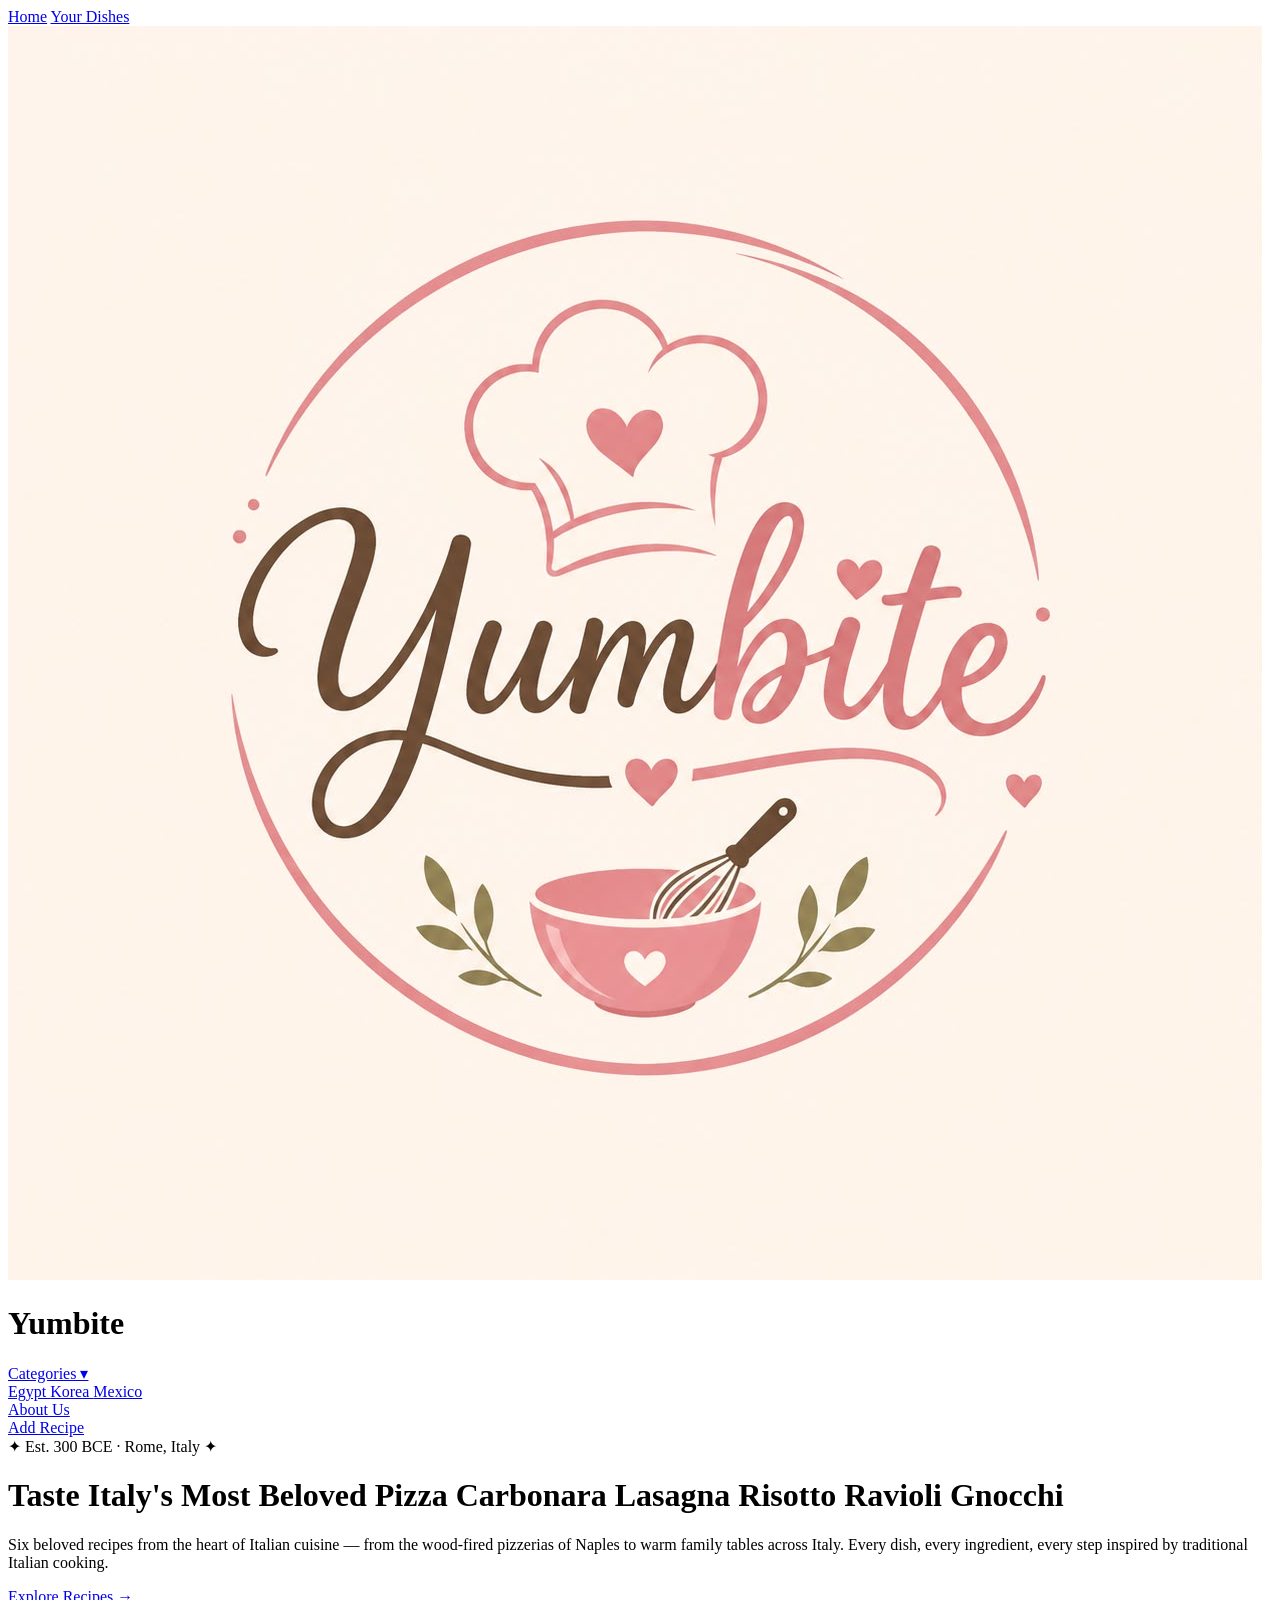
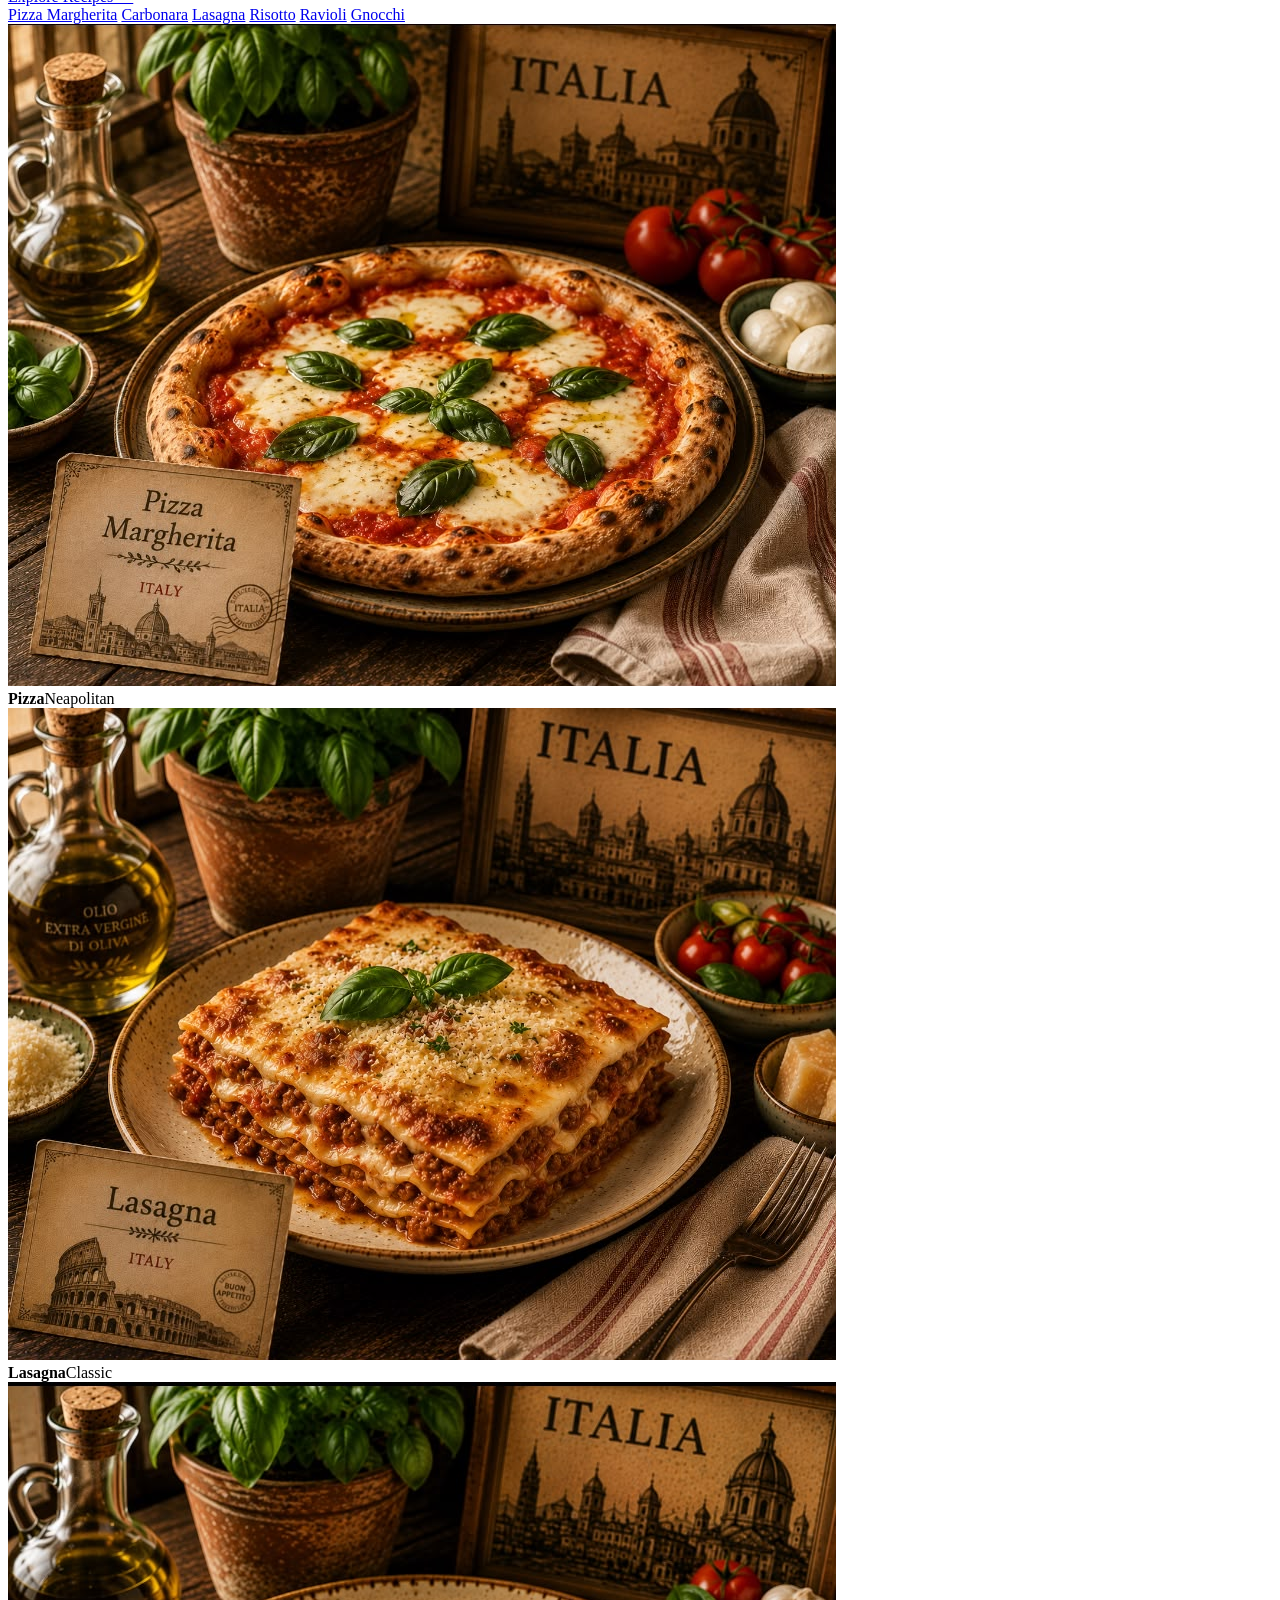
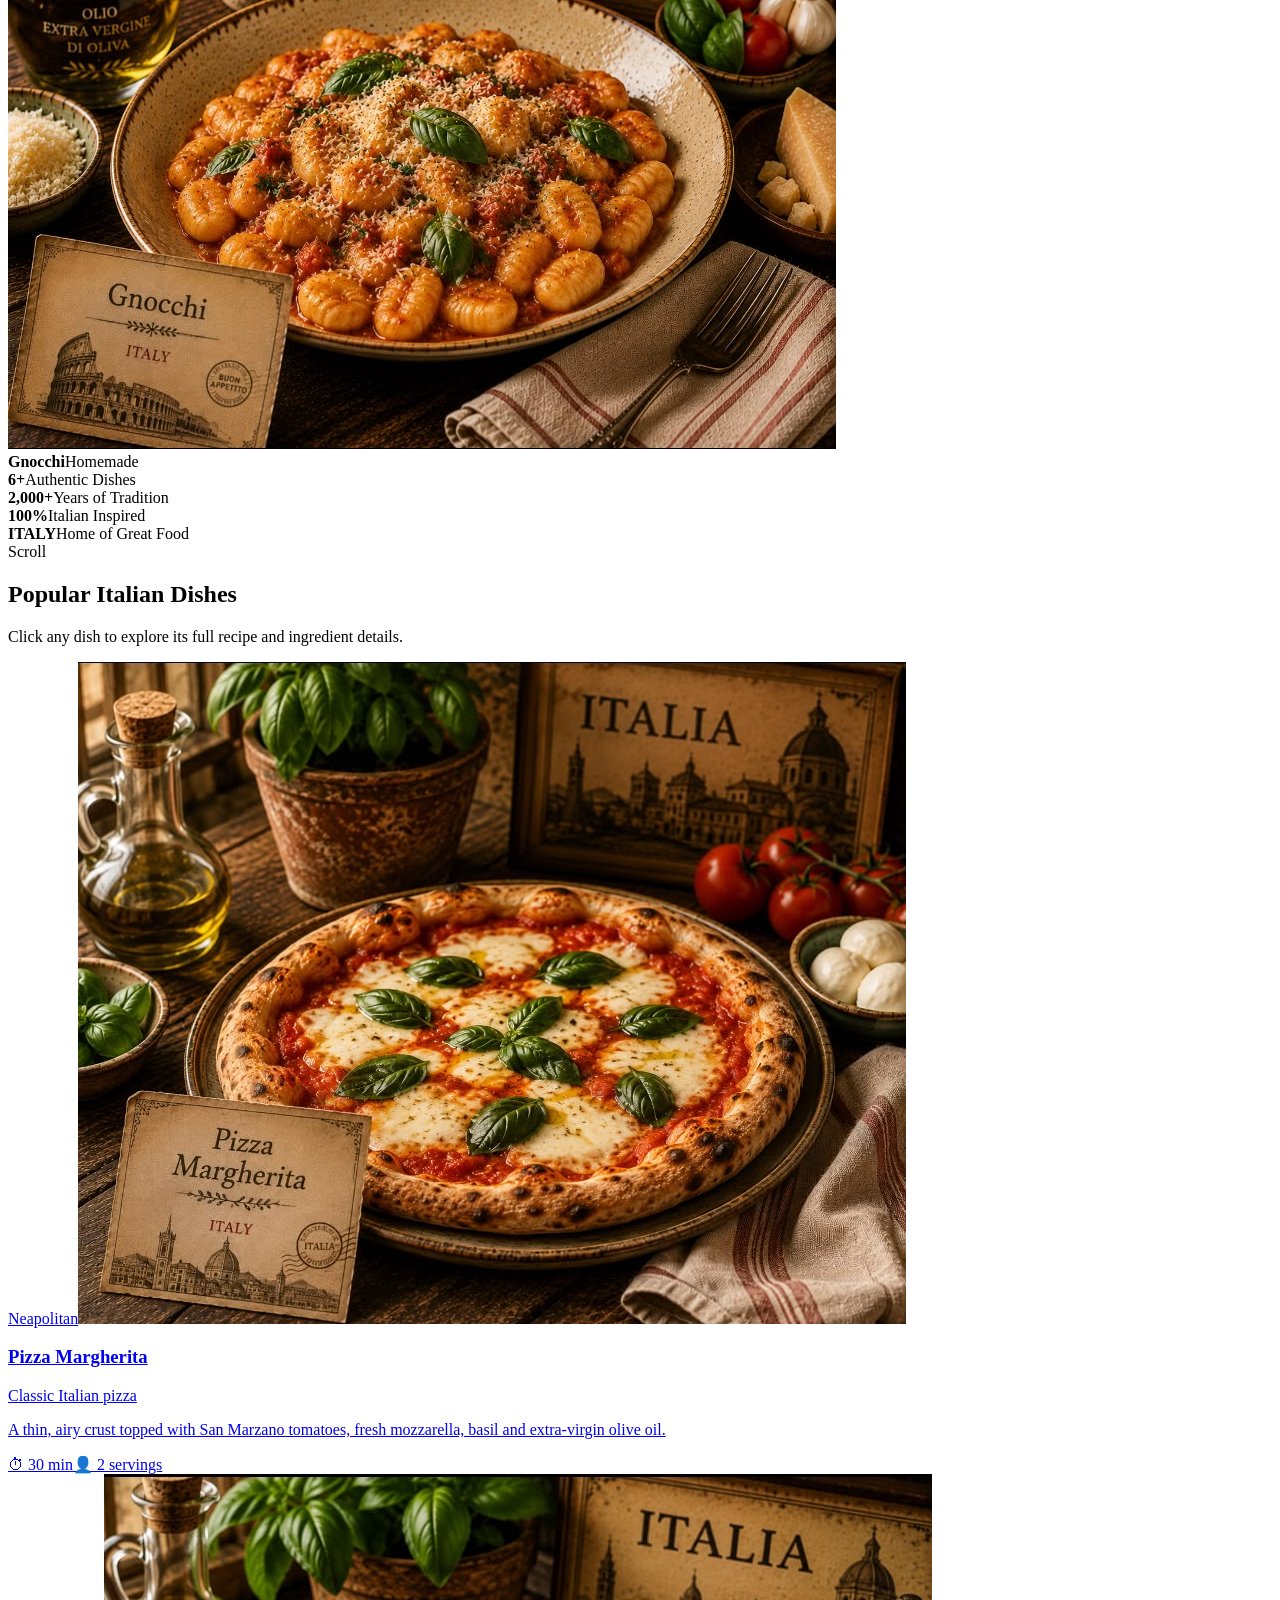
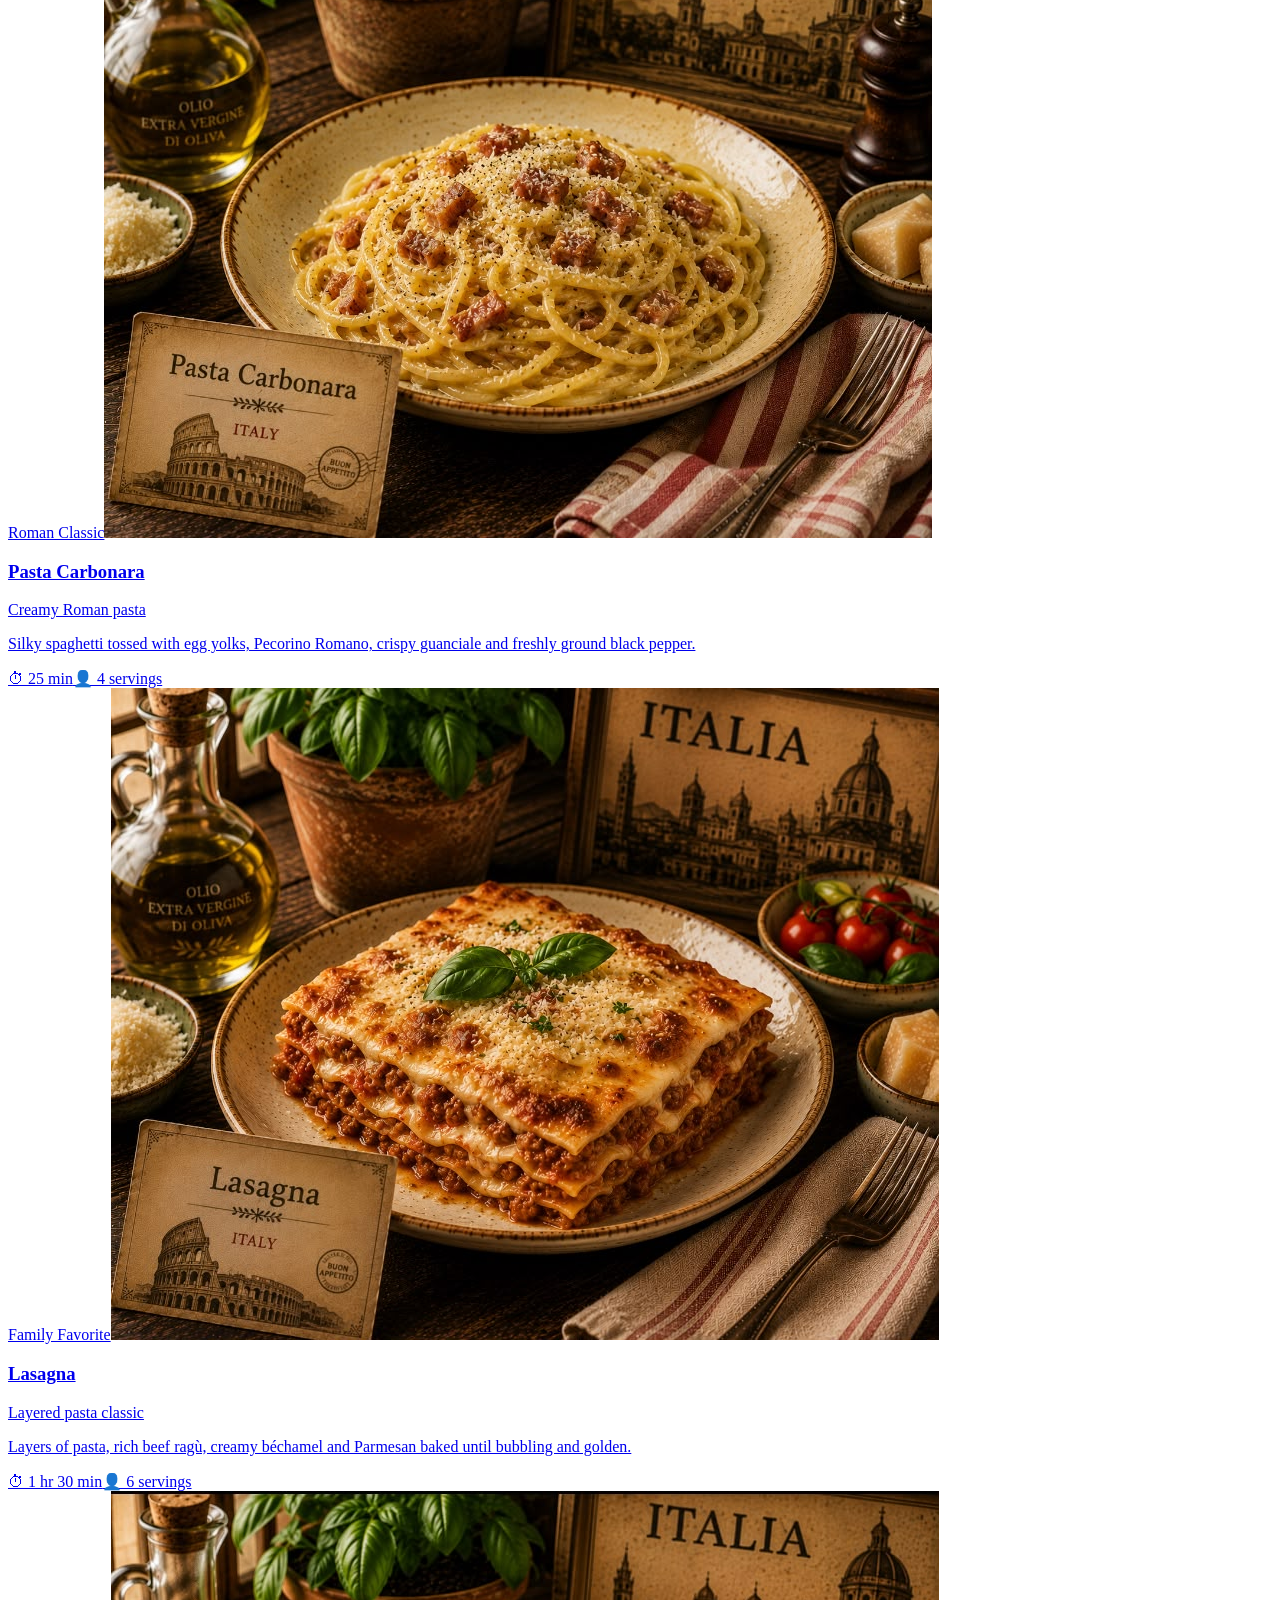
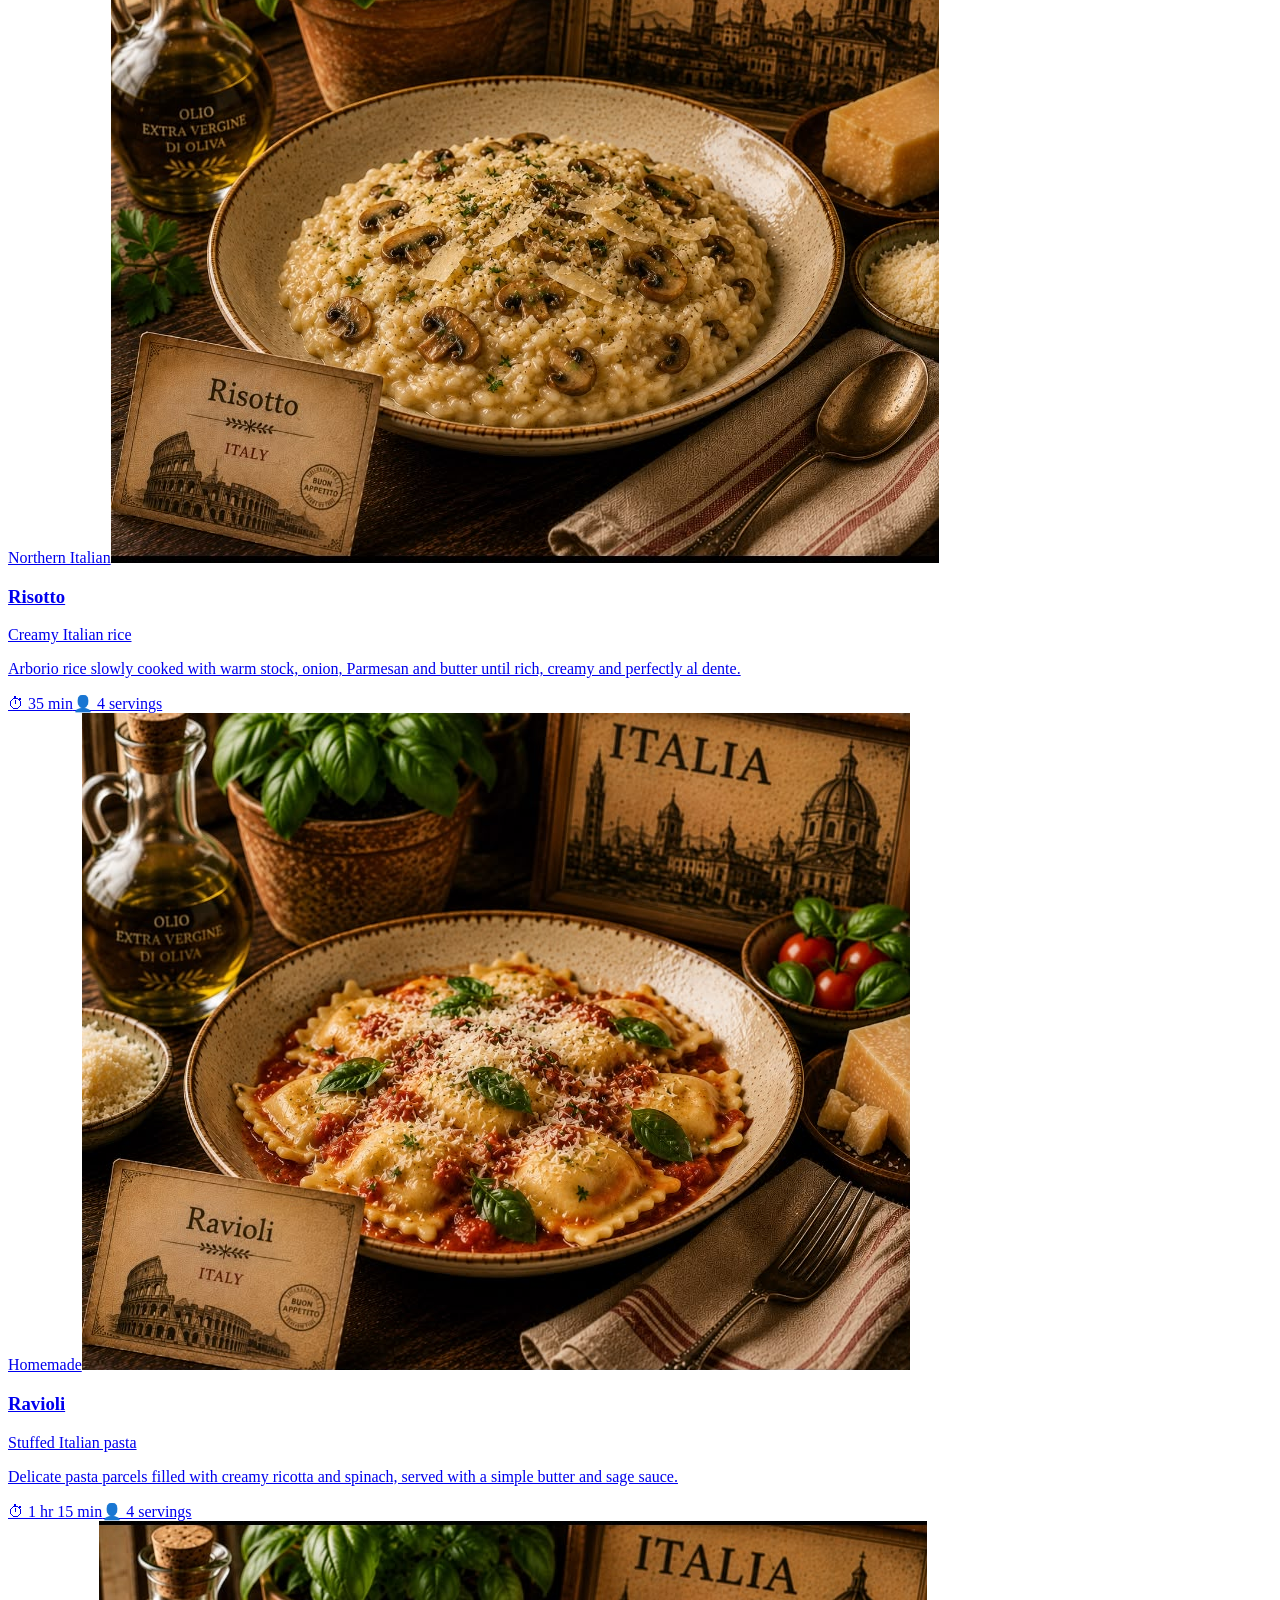
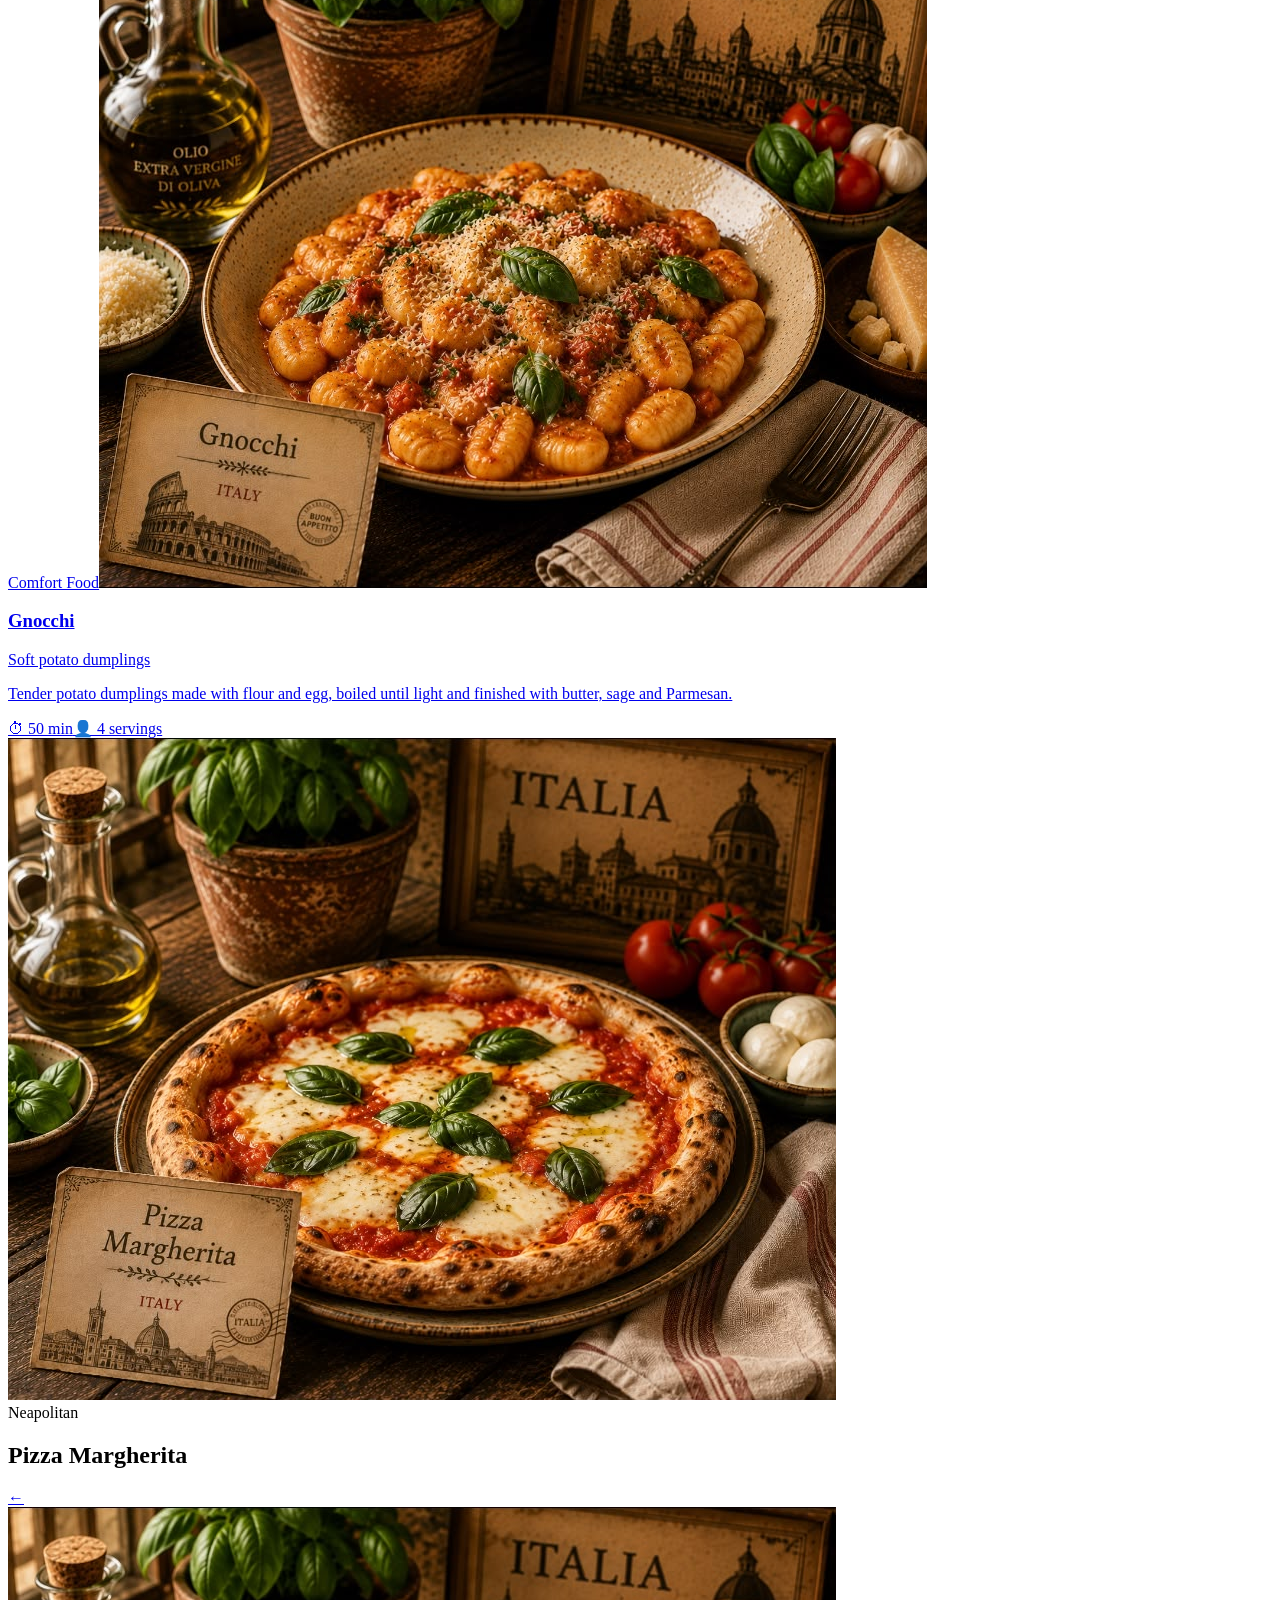
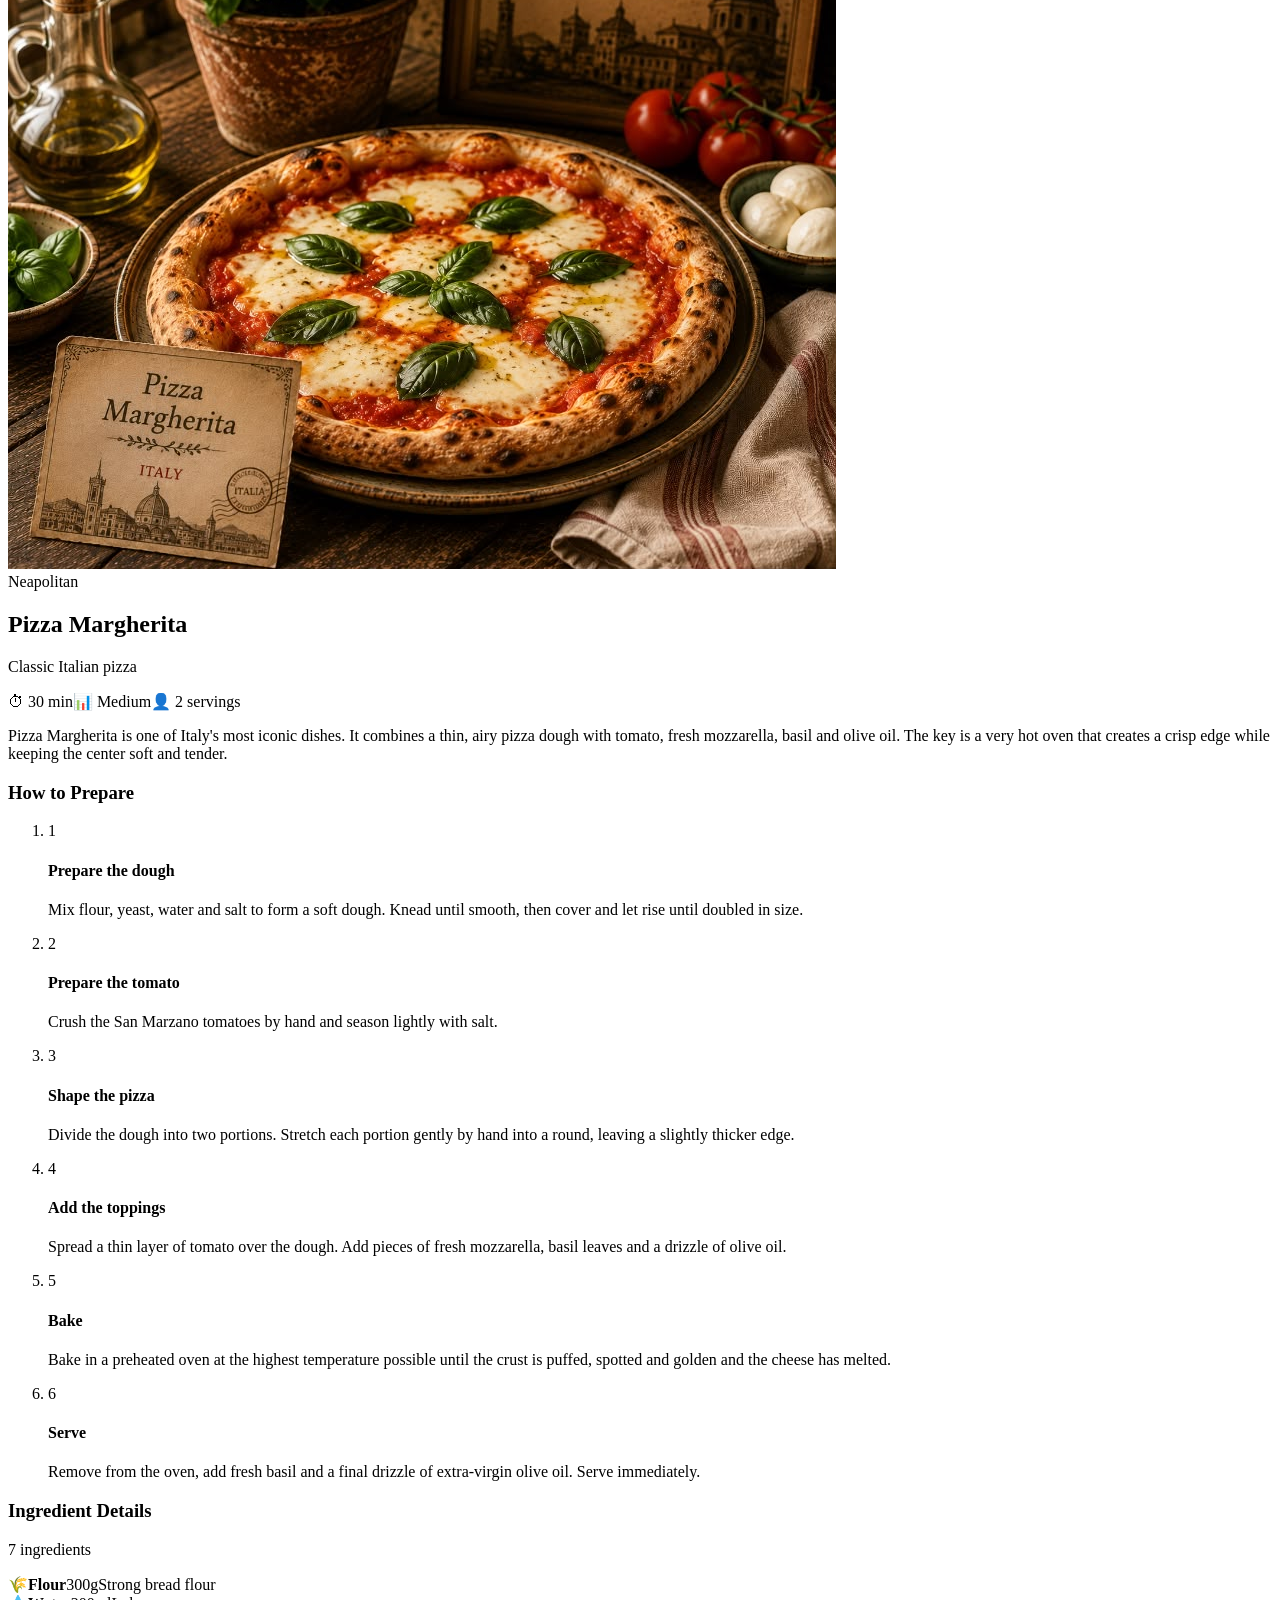
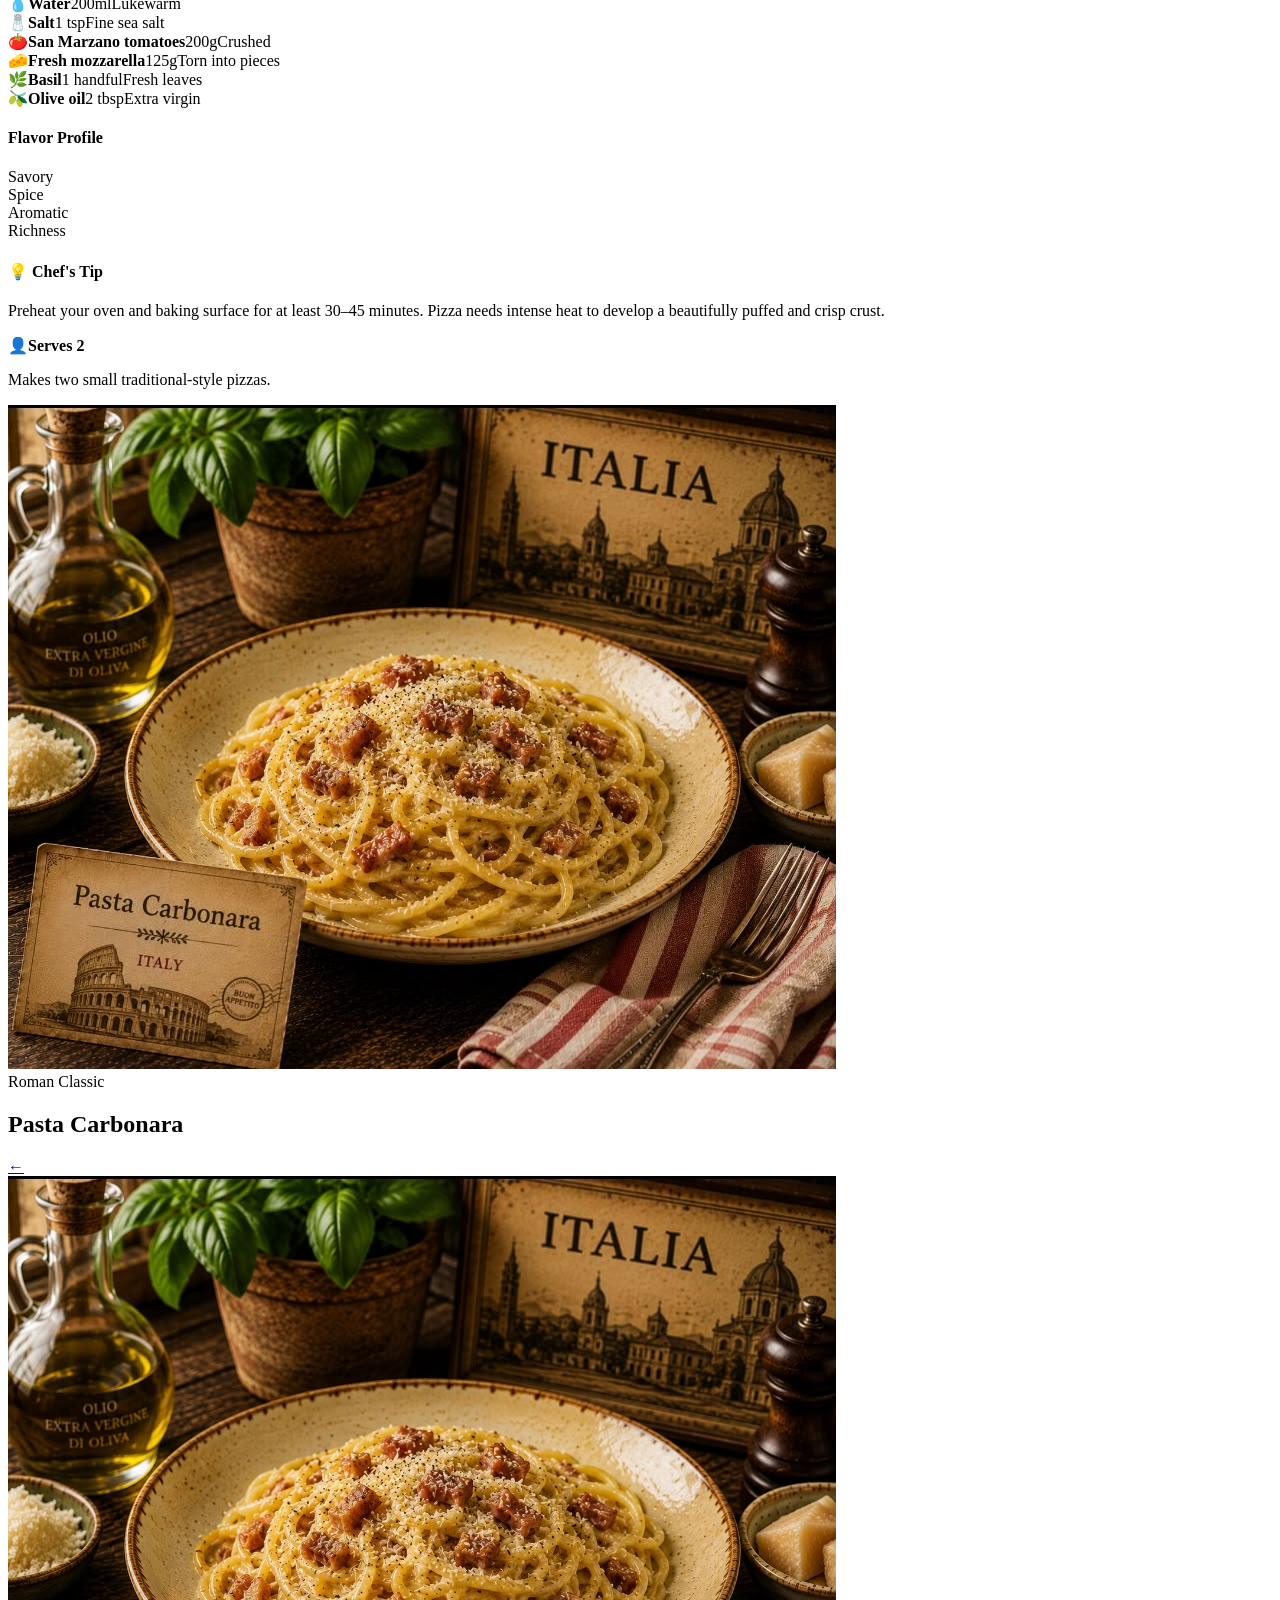
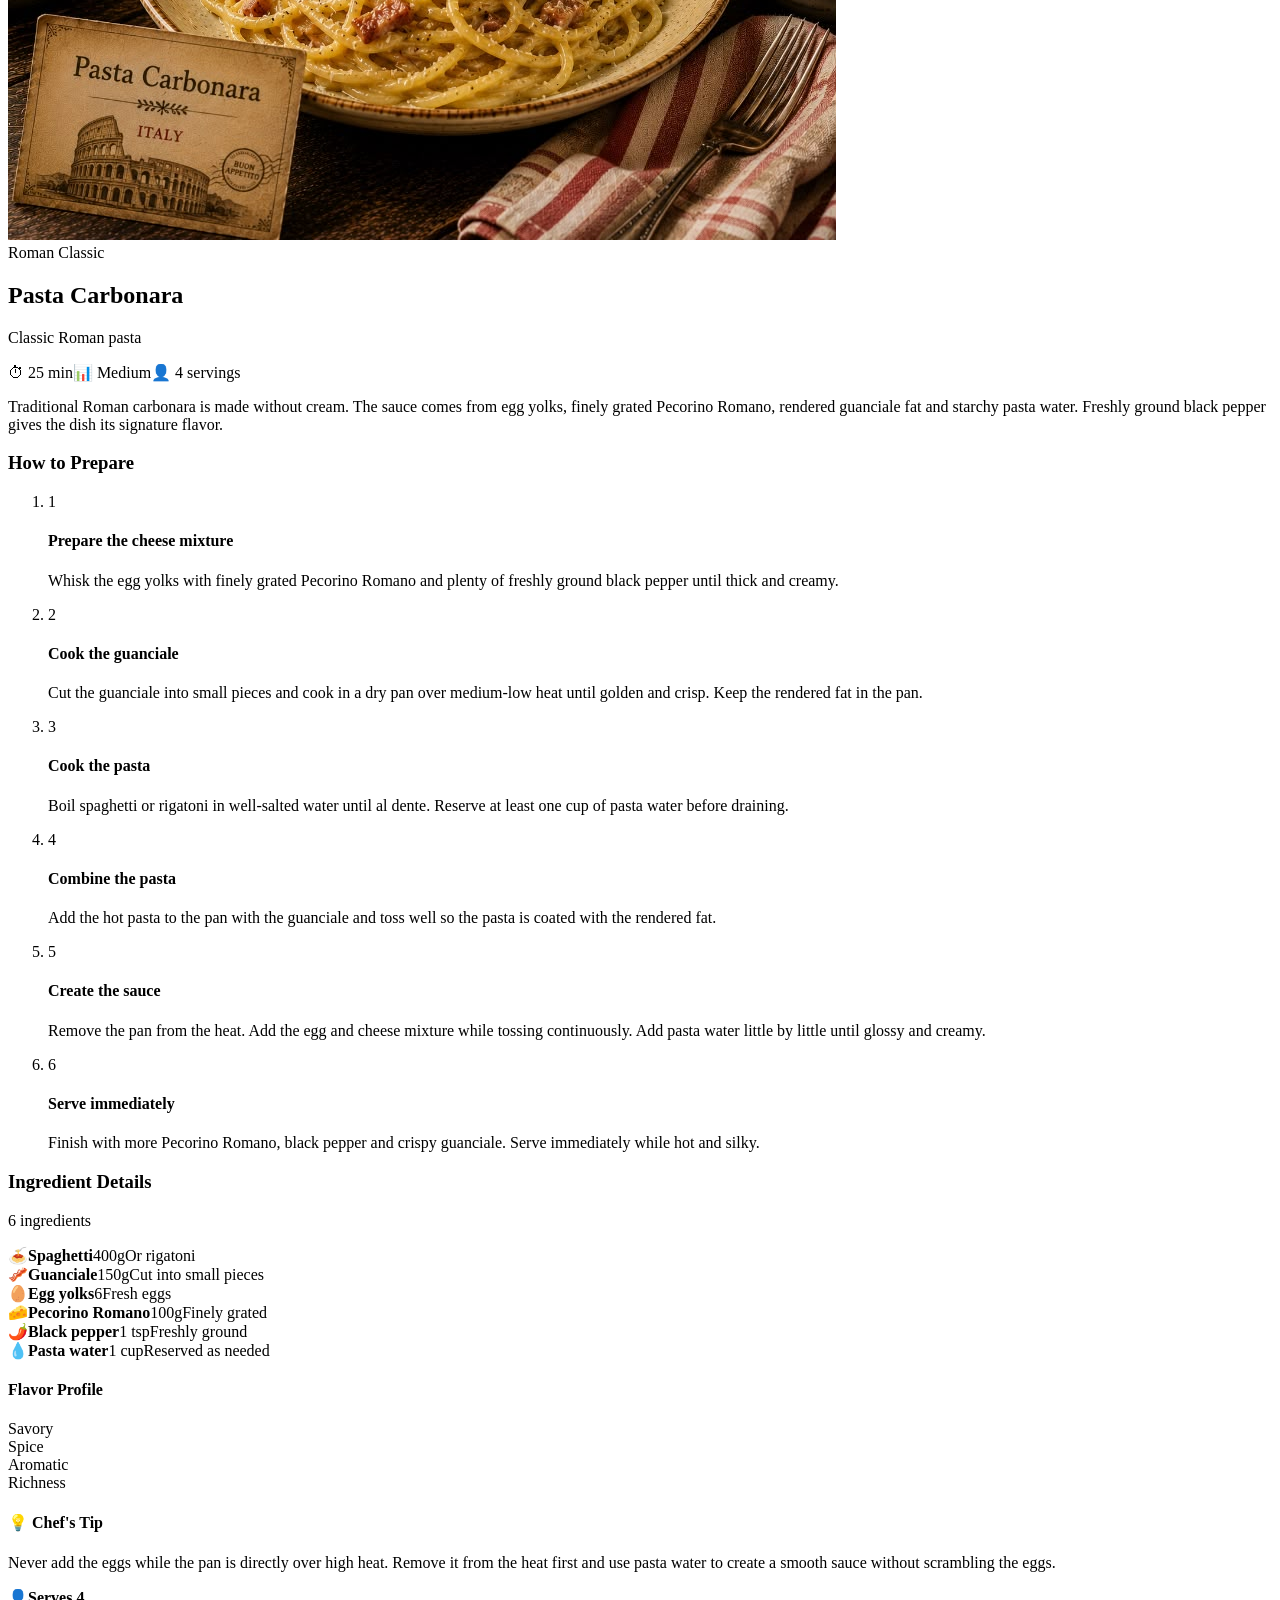
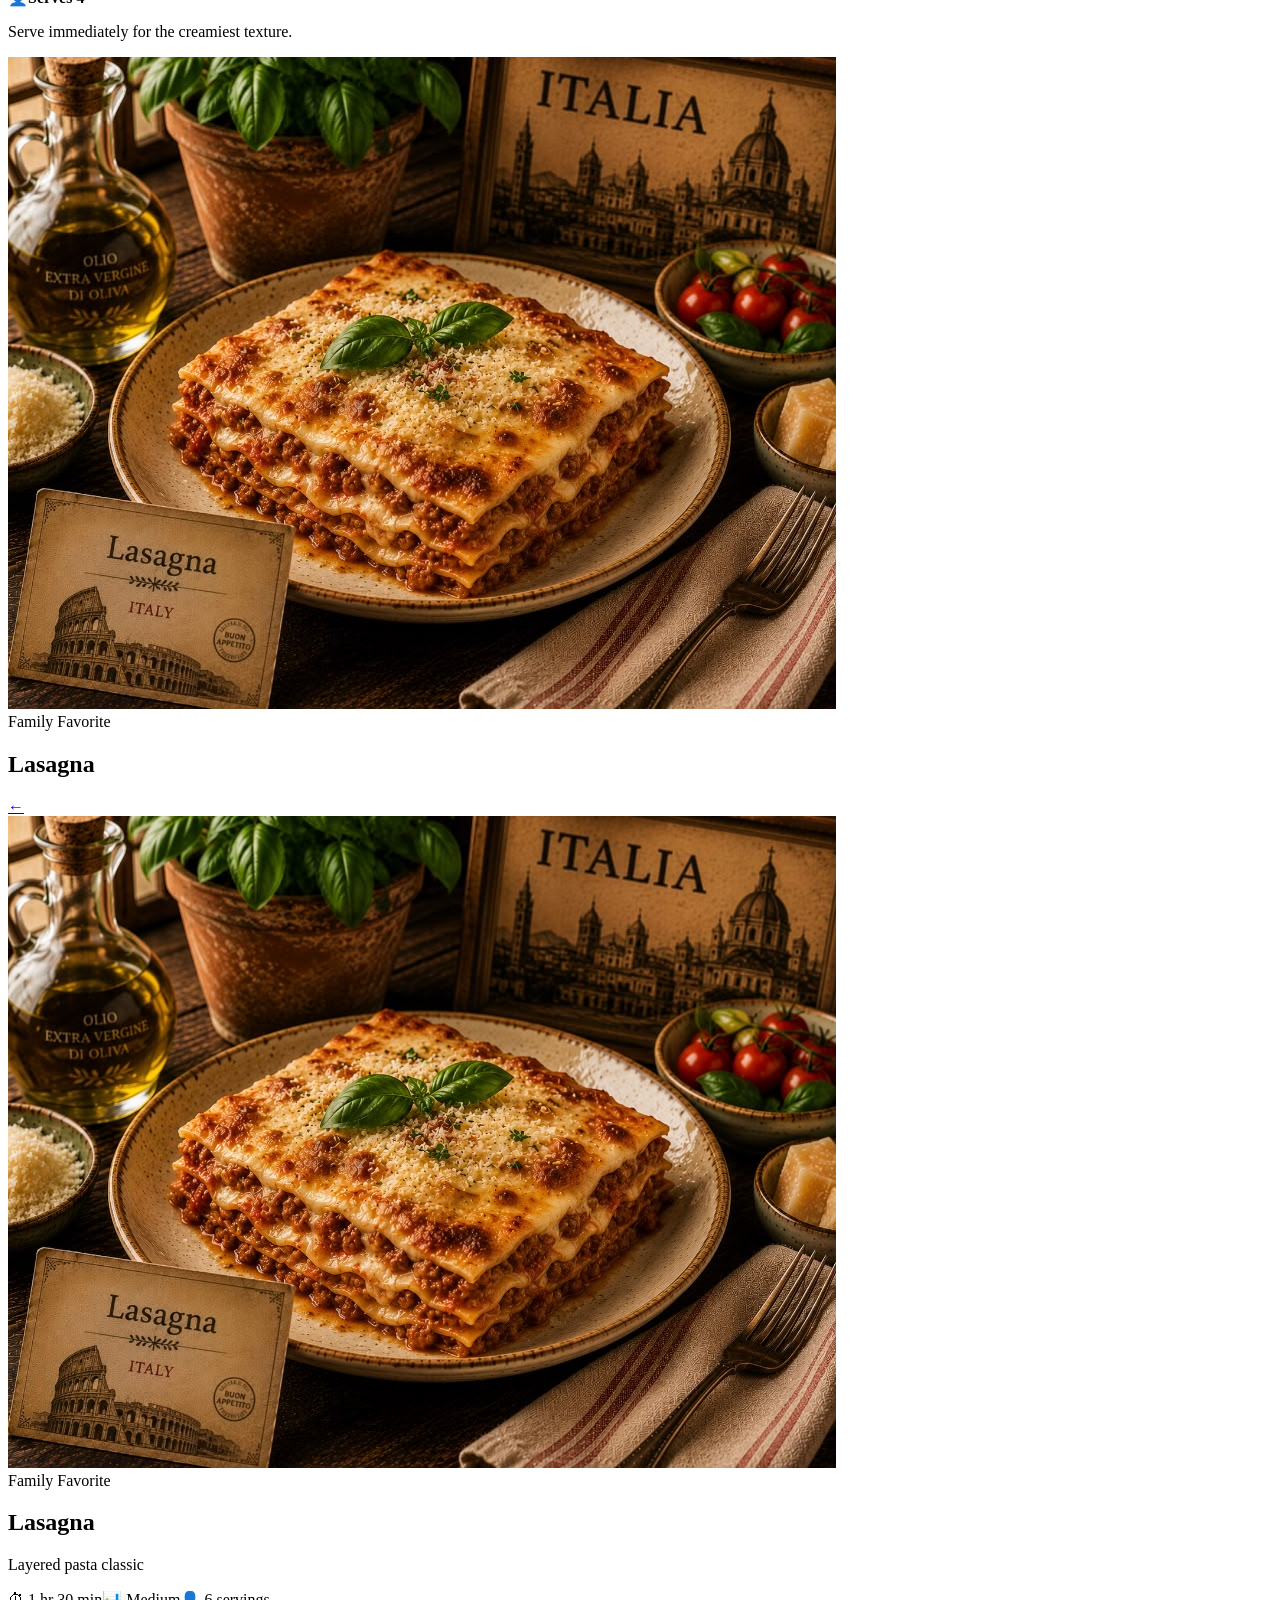
==== commit ce8a8315: "Add files via upload" ====
--- a/Italy.html
+++ b/Italy.html
@@ -17,7 +17,7 @@
             </nav> 
  
             <div class="logo"> 
-                <img src="images/logo.jpeg" alt="Yumbite Logo"> 
+                <img src="logo.jpeg" alt="Yumbite Logo"> 
                 <h1>Yum<span>bite</span></h1> 
             </div> 
  
@@ -75,15 +75,15 @@
  
       <div class="hero-right"> 
         <div class="polaroid polaroid-1"> 
-          <img src="images/pizza margherita.jpeg" alt="Pizza Margherita"> 
+          <img src="pizza margherita.jpeg" alt="Pizza Margherita"> 
           <div class="polaroid-label"><strong>Pizza</strong><span>Neapolitan</span></div> 
         </div> 
         <div class="polaroid polaroid-2"> 
-          <img src="images/lasagna.jpeg" alt="Lasagna"> 
+          <img src="lasagna.jpeg" alt="Lasagna"> 
           <div class="polaroid-label"><strong>Lasagna</strong><span>Classic</span></div> 
         </div> 
         <div class="polaroid polaroid-3"> 
-          <img src="images/gnocchi.jpeg" alt="Gnocchi"> 
+          <img src="gnocchi.jpeg" alt="Gnocchi"> 
           <div class="polaroid-label"><strong>Gnocchi</strong><span>Homemade</span></div> 
         </div> 
       </div> 
@@ -110,7 +110,7 @@
     <div class="dish-grid"> 
  
       <a href="#dish-pizza" class="card card-hover" style="animation-delay:.00s;--hero-color:#B22222"> 
-        <div class="card-img"><span class="tag">Neapolitan</span><img src="images/pizza margherita.jpeg" alt="Pizza Margherita"></div> 
+        <div class="card-img"><span class="tag">Neapolitan</span><img src="pizza margherita.jpeg" alt="Pizza Margherita"></div> 
         <div class="card-body"> 
           <h3>Pizza Margherita</h3> 
           <p class="sub">Classic Italian pizza</p> 
@@ -120,7 +120,7 @@
       </a> 
  
       <a href="#dish-carbonara" class="card card-hover" style="animation-delay:.07s;--hero-color:#D4A017"> 
-        <div class="card-img"><span class="tag">Roman Classic</span><img src="images/pasta carbonara.jpeg" alt="Pasta Carbonara"></div> 
+        <div class="card-img"><span class="tag">Roman Classic</span><img src="pasta carbonara.jpeg" alt="Pasta Carbonara"></div> 
         <div class="card-body"> 
           <h3>Pasta Carbonara</h3> 
           <p class="sub">Creamy Roman pasta</p> 
@@ -130,7 +130,7 @@
       </a> 
  
       <a href="#dish-lasagna" class="card card-hover" style="animation-delay:.14s;--hero-color:#A63D1C"> 
-        <div class="card-img"><span class="tag">Family Favorite</span><img src="images/lasagna.jpeg" alt="Lasagna"></div> 
+        <div class="card-img"><span class="tag">Family Favorite</span><img src="lasagna.jpeg" alt="Lasagna"></div> 
         <div class="card-body"> 
           <h3>Lasagna</h3> 
           <p class="sub">Layered pasta classic</p> 
@@ -140,7 +140,7 @@
       </a> 
  
       <a href="#dish-risotto" class="card card-hover" style="animation-delay:.21s;--hero-color:#C69C6D"> 
-        <div class="card-img"><span class="tag">Northern Italian</span><img src="images/risotto.jpeg" alt="Risotto"></div> 
+        <div class="card-img"><span class="tag">Northern Italian</span><img src="risotto.jpeg" alt="Risotto"></div> 
         <div class="card-body"> 
           <h3>Risotto</h3> 
           <p class="sub">Creamy Italian rice</p> 
@@ -150,7 +150,7 @@
       </a> 
  
       <a href="#dish-ravioli" class="card card-hover" style="animation-delay:.28s;--hero-color:#6B7A3A"> 
-        <div class="card-img"><span class="tag">Homemade</span><img src="images/ravioli.jpeg" alt="Ravioli"></div> 
+        <div class="card-img"><span class="tag">Homemade</span><img src="ravioli.jpeg" alt="Ravioli"></div> 
         <div class="card-body"> 
           <h3>Ravioli</h3> 
           <p class="sub">Stuffed Italian pasta</p> 
@@ -160,7 +160,7 @@
       </a> 
  
       <a href="#dish-gnocchi" class="card card-hover" style="animation-delay:.35s;--hero-color:#8B4513"> 
-        <div class="card-img"><span class="tag">Comfort Food</span><img src="images/gnocchi.jpeg" alt="Gnocchi"></div> 
+        <div class="card-img"><span class="tag">Comfort Food</span><img src="gnocchi.jpeg" alt="Gnocchi"></div> 
         <div class="card-body"> 
           <h3>Gnocchi</h3> 
           <p class="sub">Soft potato dumplings</p> 
@@ -174,11 +174,11 @@
  
   <!-- ============ DISH DETAIL: PIZZA MARGHERITA ============ --> 
   <section id="dish-pizza" class="detail" style="--hero-color:#B22222"> 
-    <div class="splash"><img src="images/pizza margherita.jpeg" alt="Pizza Margherita"><div class="splash-overlay"></div><div class="splash-text"><span class="splash-tag">Neapolitan</span><h2>Pizza Margherita</h2></div><div class="splash-bar"><span></span></div></div> 
+    <div class="splash"><img src="pizza margherita.jpeg" alt="Pizza Margherita"><div class="splash-overlay"></div><div class="splash-text"><span class="splash-tag">Neapolitan</span><h2>Pizza Margherita</h2></div><div class="splash-bar"><span></span></div></div> 
     <div class="detail-left"> 
       <a href="#home" class="back-btn">←</a> 
       <div class="detail-hero"> 
-        <img src="images/pizza margherita.jpeg" alt="Pizza Margherita"> 
+        <img src="pizza margherita.jpeg" alt="Pizza Margherita"> 
         <div class="detail-hero-text"> 
           <span class="detail-tag">Neapolitan</span> 
           <h2>Pizza Margherita</h2> 
@@ -234,11 +234,11 @@
  
   <!-- ============ DISH DETAIL: CARBONARA ============ --> 
   <section id="dish-carbonara" class="detail" style="--hero-color:#D4A017"> 
-    <div class="splash"><img src="images/pasta carbonara.jpeg" alt="Pasta Carbonara"><div class="splash-overlay"></div><div class="splash-text"><span class="splash-tag">Roman Classic</span><h2>Pasta Carbonara</h2></div><div class="splash-bar"><span></span></div></div> 
+    <div class="splash"><img src="pasta carbonara.jpeg" alt="Pasta Carbonara"><div class="splash-overlay"></div><div class="splash-text"><span class="splash-tag">Roman Classic</span><h2>Pasta Carbonara</h2></div><div class="splash-bar"><span></span></div></div> 
     <div class="detail-left"> 
       <a href="#home" class="back-btn">←</a> 
       <div class="detail-hero"> 
-        <img src="images/pasta carbonara.jpeg" alt="Pasta Carbonara"> 
+        <img src="pasta carbonara.jpeg" alt="Pasta Carbonara"> 
         <div class="detail-hero-text"> 
           <span class="detail-tag">Roman Classic</span> 
           <h2>Pasta Carbonara</h2> 
@@ -293,11 +293,11 @@
  
   <!-- ============ DISH DETAIL: LASAGNA ============ --> 
   <section id="dish-lasagna" class="detail" style="--hero-color:#A63D1C"> 
-    <div class="splash"><img src="images/lasagna.jpeg" alt="Lasagna"><div class="splash-overlay"></div><div class="splash-text"><span class="splash-tag">Family Favorite</span><h2>Lasagna</h2></div><div class="splash-bar"><span></span></div></div> 
+    <div class="splash"><img src="lasagna.jpeg" alt="Lasagna"><div class="splash-overlay"></div><div class="splash-text"><span class="splash-tag">Family Favorite</span><h2>Lasagna</h2></div><div class="splash-bar"><span></span></div></div> 
     <div class="detail-left"> 
       <a href="#home" class="back-btn">←</a> 
       <div class="detail-hero"> 
-        <img src="images/lasagna.jpeg" alt="Lasagna"> 
+        <img src="lasagna.jpeg" alt="Lasagna"> 
         <div class="detail-hero-text"> 
           <span class="detail-tag">Family Favorite</span> 
           <h2>Lasagna</h2> 
@@ -356,11 +356,11 @@
  
   <!-- ============ DISH DETAIL: RISOTTO ============ --> 
   <section id="dish-risotto" class="detail" style="--hero-color:#C69C6D"> 
-    <div class="splash"><img src="images/risotto.jpeg" alt="Risotto"><div class="splash-overlay"></div><div class="splash-text"><span class="splash-tag">Northern Italian</span><h2>Risotto</h2></div><div class="splash-bar"><span></span></div></div> 
+    <div class="splash"><img src="risotto.jpeg" alt="Risotto"><div class="splash-overlay"></div><div class="splash-text"><span class="splash-tag">Northern Italian</span><h2>Risotto</h2></div><div class="splash-bar"><span></span></div></div> 
     <div class="detail-left"> 
       <a href="#home" class="back-btn">←</a> 
       <div class="detail-hero"> 
-        <img src="images/risotto.jpeg" alt="Risotto"> 
+        <img src="risotto.jpeg" alt="Risotto"> 
         <div class="detail-hero-text"> 
           <span class="detail-tag">Northern Italian</span> 
           <h2>Risotto</h2> 
@@ -416,11 +416,11 @@
  
   <!-- ============ DISH DETAIL: RAVIOLI ============ --> 
   <section id="dish-ravioli" class="detail" style="--hero-color:#6B7A3A"> 
-    <div class="splash"><img src="images/ravioli.jpeg" alt="Ravioli"><div class="splash-overlay"></div><div class="splash-text"><span class="splash-tag">Homemade</span><h2>Ravioli</h2></div><div class="splash-bar"><span></span></div></div> 
+    <div class="splash"><img src="ravioli.jpeg" alt="Ravioli"><div class="splash-overlay"></div><div class="splash-text"><span class="splash-tag">Homemade</span><h2>Ravioli</h2></div><div class="splash-bar"><span></span></div></div> 
     <div class="detail-left"> 
       <a href="#home" class="back-btn">←</a> 
       <div class="detail-hero"> 
-        <img src="images/ravioli.jpeg" alt="Ravioli"> 
+        <img src="ravioli.jpeg" alt="Ravioli"> 
         <div class="detail-hero-text"> 
           <span class="detail-tag">Homemade</span> 
           <h2>Ravioli</h2> 
@@ -477,11 +477,11 @@
  
   <!-- ============ DISH DETAIL: GNOCCHI ============ --> 
   <section id="dish-gnocchi" class="detail" style="--hero-color:#8B4513"> 
-    <div class="splash"><img src="images/gnocchi.jpeg" alt="Gnocchi"><div class="splash-overlay"></div><div class="splash-text"><span class="splash-tag">Comfort Food</span><h2>Gnocchi</h2></div><div class="splash-bar"><span></span></div></div> 
+    <div class="splash"><img src="gnocchi.jpeg" alt="Gnocchi"><div class="splash-overlay"></div><div class="splash-text"><span class="splash-tag">Comfort Food</span><h2>Gnocchi</h2></div><div class="splash-bar"><span></span></div></div> 
     <div class="detail-left"> 
       <a href="#home" class="back-btn">←</a> 
       <div class="detail-hero"> 
-        <img src="images/gnocchi.jpeg" alt="Gnocchi"> 
+        <img src="gnocchi.jpeg" alt="Gnocchi"> 
         <div class="detail-hero-text"> 
           <span class="detail-tag">Comfort Food</span> 
           <h2>Gnocchi</h2> 
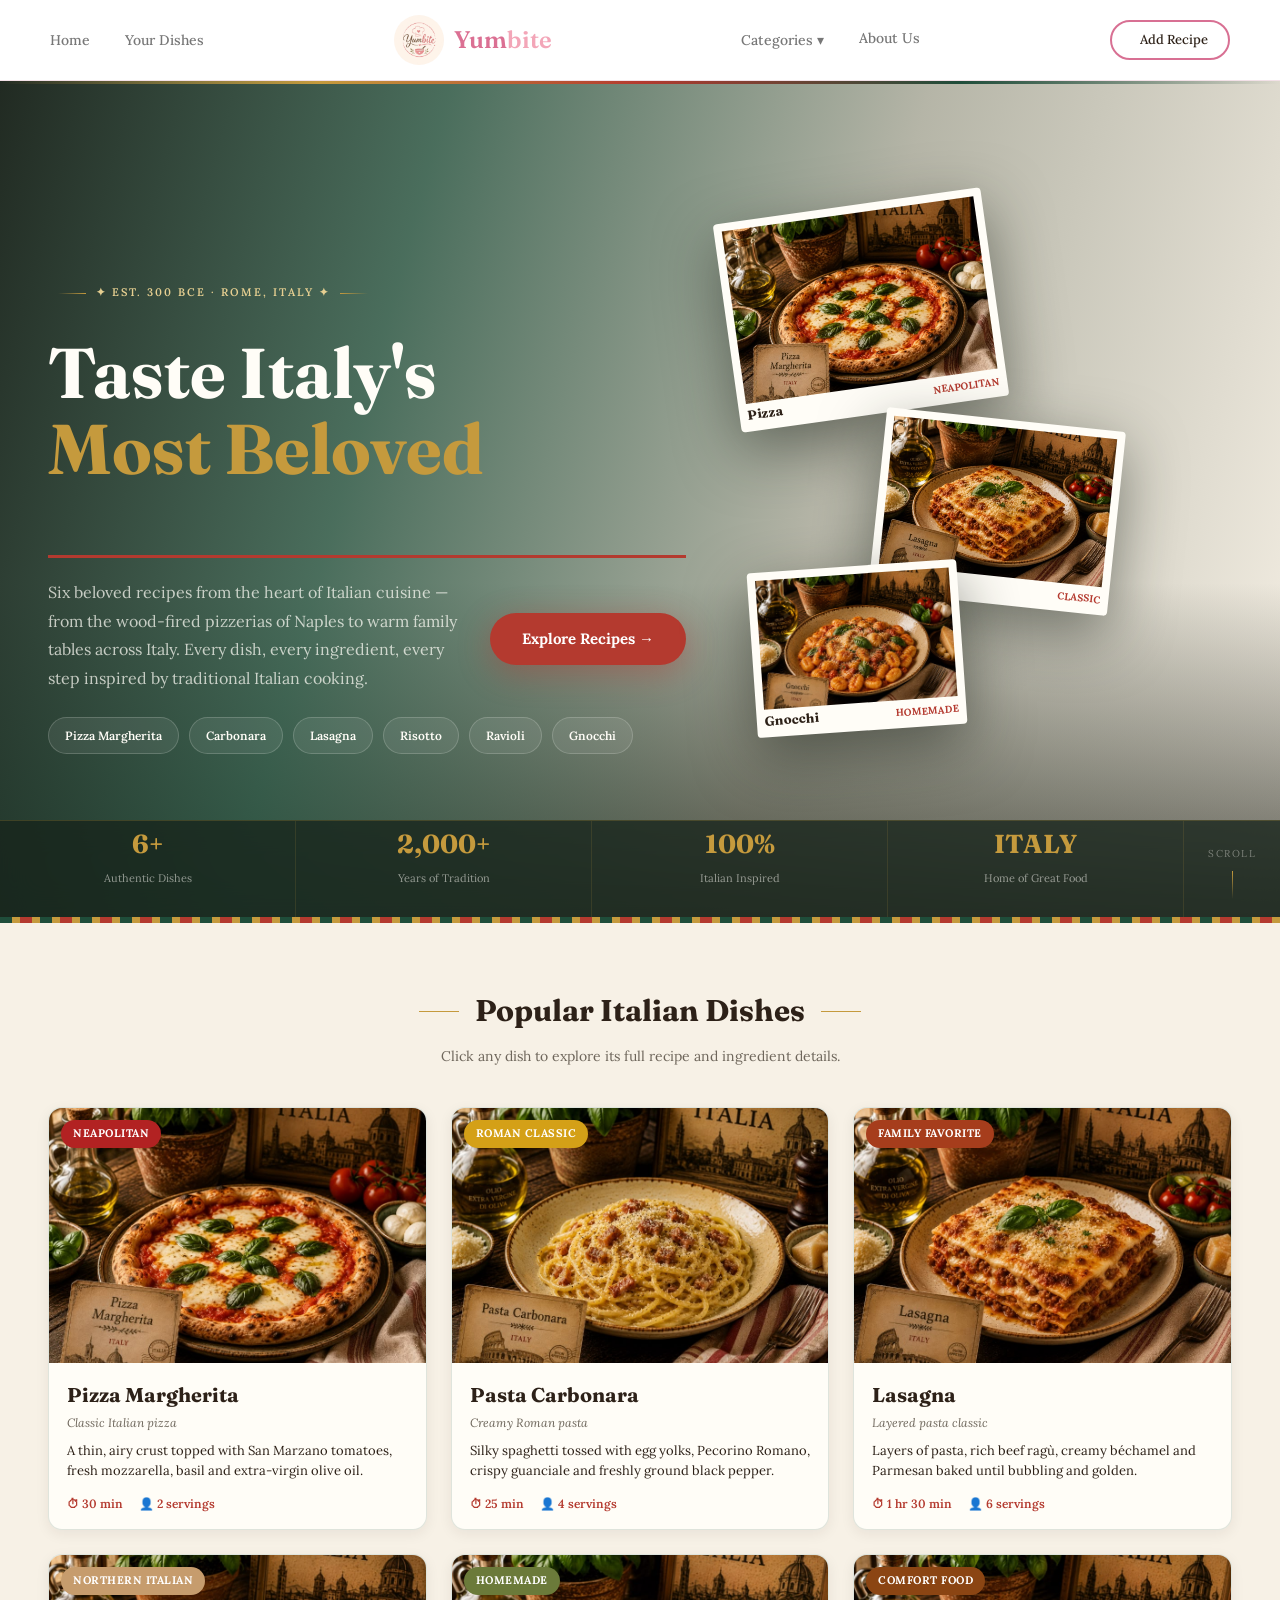
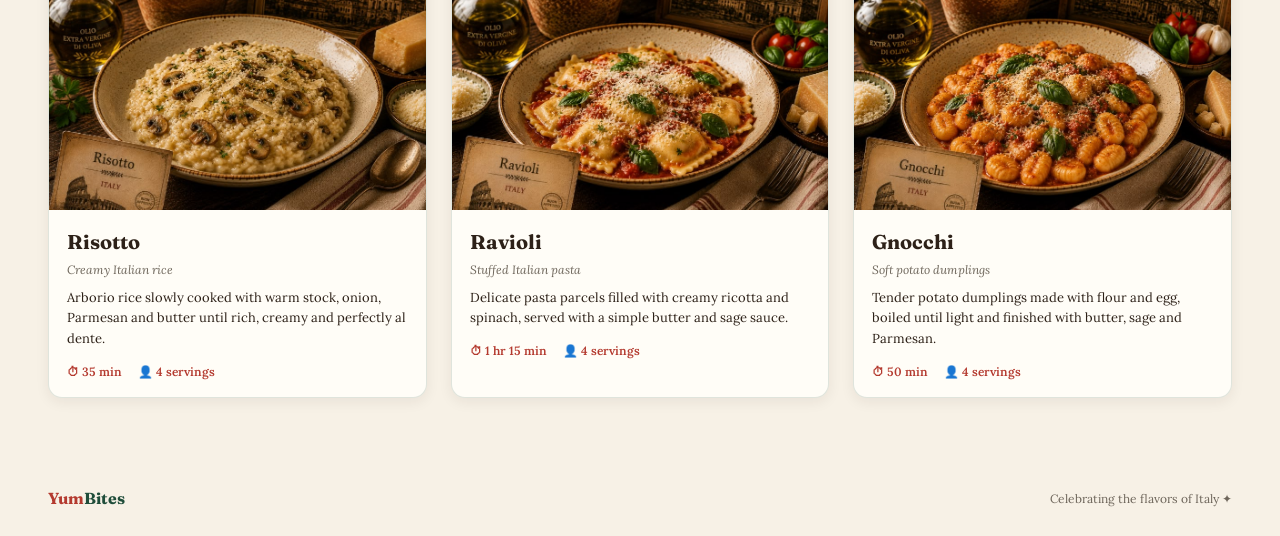
==== commit 048b938e: "Add files via upload" ====
--- a/Italy.html
+++ b/Italy.html
@@ -4,7 +4,7 @@
 <meta charset="UTF-8"> 
 <meta name="viewport" content="width=device-width, initial-scale=1.0"> 
 <title>YumBites — Taste Italy's Most Beloved Dishes</title> 
-<link rel="stylesheet" href="italy.css"> 
+<link rel="stylesheet" href="Italy.css"> 
 </head> 
 <body id="top"> 
  
--- a/Italy.css
+++ b/Italy.css
@@ -0,0 +1,732 @@
+@import url('https://fonts.googleapis.com/css2?family=Fraunces:ital,opsz,wght@0,9..144,300..700;1,9..144,300..700&family=Lora:ital,wght@0,400..600;1,400..600&display=swap'); 
+ 
+/* ============ TOKENS ============ */ 
+:root{ 
+  --background:#F7F1E6; 
+  --card:#FFFDF7; 
+  --foreground:#2D2118; 
+  --primary:#1F4D3A; 
+  --secondary:#E7E0CF; 
+  --muted:#D8CFBD; 
+  --muted-foreground:#6E665B; 
+  --accent:#B43A2F; 
+  --gold:#C59A3D; 
+  --gold-light:#E6CF91; 
+  --border:rgba(31,77,58,0.14); 
+} 
+ 
+*{box-sizing:border-box;margin:0;padding:0;} 
+ 
+html{scroll-behavior:smooth;} 
+ 
+body{ 
+  background:var(--background); 
+  color:var(--foreground); 
+  font-family:'Lora',Georgia,serif; 
+  line-height:1.6; 
+} 
+ 
+h1,h2,h3,h4{ 
+  font-family:'Fraunces',Georgia,serif; 
+} 
+ 
+a{text-decoration:none;color:inherit;} 
+ol{list-style:none;} 
+ 
+/* scrollbar */ 
+::-webkit-scrollbar{width:4px;} 
+::-webkit-scrollbar-track{background:transparent;} 
+::-webkit-scrollbar-thumb{background:var(--muted);border-radius:2px;} 
+::-webkit-scrollbar-thumb:hover{background:var(--muted-foreground);} 
+ 
+/* ---  Header --- */ 
+/* --- Professional Header --- */
+.recipe-header {
+    background-color: #ffffff; 
+    border-bottom: 1px solid #f3e1e8; 
+    padding: 15px 50px;
+    position: sticky;
+    top: 0;
+    z-index: 1000;
+}
+
+.header-container {
+    max-width: 1300px;
+    margin: 0 auto;
+    display: flex;
+    justify-content: space-between;
+    align-items: center;
+}
+
+.logo {
+    display: flex;
+    align-items: center;
+    gap: 10px;
+}
+
+.logo img {
+    width: 50px;
+    height: 50px;
+    border-radius: 50%;
+    object-fit: cover;
+}
+
+.logo h1 {
+    font-size: 24px;
+    color: #db7093; 
+    font-weight: 600;
+}
+
+.logo span {
+    color: #f3a6b8;
+}
+
+.nav-links {
+    display: flex;
+    gap: 35px;
+}
+
+.nav-links a {
+    text-decoration: none;
+    color: #777;
+    font-size: 14px;
+    font-weight: 500;
+    transition: color 0.3s ease;
+}
+
+.nav-links a:hover,
+.nav-links a.active {
+    color: #db7093;
+}
+
+.header-buttons {
+    display: flex;
+    gap: 12px;
+}
+
+.btn {
+    padding: 8px 20px;
+    font-size: 13px;
+    font-weight: 500;
+    border-radius: 20px;
+    cursor: pointer;
+    transition: all 0.3s ease;
+}
+
+.header-buttons .add-btn {
+    text-decoration: none;
+    border: 2px solid #d87093; 
+    display: inline-flex;
+    align-items: center;
+    gap: 8px;
+    
+}
+
+.header-buttons .add-btn:hover {
+    text-decoration: none;
+    background-color: #be5c7e;
+     
+}
+
+ 
+/* ============ HERO ============ */ 
+.hero{ 
+  position:relative; 
+  min-height:600px; 
+  height:calc(100vh - 64px); 
+  overflow:hidden; 
+  background: 
+    linear-gradient(105deg, rgba(20,30,22,0.94) 0%, rgba(31,77,58,0.80) 30%, rgba(43,55,35,0.32) 62%, transparent 100%), 
+    linear-gradient(to top, rgba(24,27,18,0.72) 0%, transparent 40%), 
+    url('images/Italy.jpg') center/cover no-repeat; 
+} 
+
+.hero-strip{ 
+  position:absolute;top:0;left:0;right:0;height:3px; 
+  background:linear-gradient(90deg, transparent, var(--gold), var(--accent), var(--primary), transparent); 
+} 
+
+.hero-inner{ 
+  display:flex; 
+  height:100%; 
+  padding:0 48px; 
+  align-items:center; 
+  gap:24px; 
+} 
+
+.hero-left{width:55%; 
+  padding-top:40px; 
+  display:grid; 
+  grid-template-columns:1fr auto; 
+  column-gap:30px; 
+  align-items:center;} 
+
+.hero-badge, 
+.hero-headline, 
+.hero-pills{ 
+  grid-column:1 / -1; 
+} 
+
+.hero-desc{ 
+  grid-column:1; 
+} 
+
+.hero-cta{ 
+  grid-column:2; 
+  margin-top:20px; 
+  white-space:nowrap; 
+} 
+
+.hero-right{width:45%;position:relative;height:80%;} 
+ 
+.hero-badge{ 
+  display:block; 
+  color:var(--gold-light); 
+  font-family:'Lora', Georgia, serif; 
+  font-size:11px; 
+  font-weight:600; 
+  letter-spacing:2px; 
+  text-transform:uppercase; 
+  margin-bottom:18px; 
+ 
+  opacity:0; 
+  animation:hero-in .7s cubic-bezier(.2,.8,.3,1.2) .1s forwards; 
+} 
+ 
+.hero-badge::before, 
+.hero-badge::after{ 
+  content:""; 
+  display:inline-block; 
+  width:28px; 
+  height:1px; 
+  background:linear-gradient( 
+    90deg, 
+    transparent, 
+    var(--gold) 
+  ); 
+  vertical-align:middle; 
+  margin:0 10px; 
+} 
+ 
+.hero-badge::after{ 
+  background:linear-gradient( 
+    90deg, 
+    var(--gold), 
+    transparent 
+  ); 
+} 
+
+.hero-headline{ 
+  font-size:clamp(44px,5.5vw,72px); 
+  font-weight:700; 
+  line-height:1.08; 
+  margin-top:16px; 
+} 
+
+.hero-headline .line{display:block;opacity:0;animation:hero-in .7s cubic-bezier(.2,.8,.3,1.2) forwards;} 
+
+.line-white{color:#FFFDF7;animation-delay:.2s;} 
+.line-gold{color:var(--gold);animation-delay:.2s;} 
+ 
+.cycle-wrap{ 
+  position:relative; 
+  display:block; 
+  min-width:100px; 
+  height:1em; 
+  color:var(--accent); 
+  border-bottom:3px solid var(--accent); 
+  opacity:0; 
+  animation:hero-in .7s cubic-bezier(.2,.8,.3,1.2) .2s forwards; 
+} 
+
+.cycle-word{ 
+  position:absolute;left:0;top:0; 
+  white-space:nowrap; 
+  opacity:0; 
+  font-size: 0.8em; 
+  animation:word-cycle 16.8s linear infinite; 
+} 
+
+@keyframes word-cycle{ 
+  0%{opacity:0;transform:translateY(22px) skewY(2deg);} 
+  1.5%{opacity:0;transform:translateY(22px) skewY(2deg);} 
+  4%{opacity:1;transform:translateY(0) skewY(0);} 
+  13%{opacity:1;transform:translateY(0) skewY(0);} 
+  15%{opacity:0;transform:translateY(-18px) skewY(-2deg);} 
+  16.6%{opacity:0;} 
+  100%{opacity:0;} 
+} 
+ 
+.hero-desc{ 
+  margin-top:20px; 
+  max-width:420px; 
+  font-size:16px; 
+  line-height:1.8; 
+  color:rgba(255,253,247,0.72); 
+  opacity:0; 
+  animation:hero-in .7s cubic-bezier(.2,.8,.3,1.2) .35s forwards; 
+} 
+ 
+.hero-cta{margin-top:28px;opacity:0;animation:hero-in .7s cubic-bezier(.2,.8,.3,1.2) .45s forwards;} 
+
+.btn-primary{ 
+  display:inline-block; 
+  background:var(--accent); 
+  color:#fff; 
+  font-size:15px;font-weight:700; 
+  padding:14px 32px; 
+  border-radius:28px; 
+  box-shadow:0 8px 32px rgba(180,58,47,0.42); 
+  transition:transform .25s ease, box-shadow .25s ease; 
+} 
+
+.btn-primary:hover{transform:translateY(-2px);box-shadow:0 12px 40px rgba(180,58,47,0.58);} 
+ 
+.hero-pills{margin-top:24px;display:flex;flex-wrap:wrap;gap:10px;} 
+
+.pill{ 
+  font-size:12px;font-weight:600; 
+  padding:8px 16px; 
+  border-radius:20px; 
+  background:rgba(255,253,247,0.08); 
+  border:1px solid rgba(255,253,247,0.18); 
+  color:#FFFDF7; 
+  opacity:0; 
+  animation:hero-in .5s cubic-bezier(.2,.8,.3,1.2) forwards; 
+  transition:background .2s ease, border-color .2s ease; 
+} 
+
+.pill:hover{background:rgba(180,58,47,0.25);border-color:var(--accent);} 
+ 
+@keyframes hero-in{ 
+  from{opacity:0;transform:translateY(32px);} 
+  to{opacity:1;transform:translateY(0);} 
+} 
+ 
+/* polaroids */ 
+.polaroid{ 
+  position:absolute; 
+  background:#FFFDF7; 
+  padding:8px 8px 28px 8px; 
+  border-radius:4px; 
+  box-shadow:0 20px 60px rgba(25,31,24,0.5); 
+} 
+
+.polaroid img{width:100%;height:100%;object-fit:cover;display:block;} 
+
+.polaroid-label{position:absolute;bottom:6px;left:8px;right:8px;display:flex;justify-content:space-between;align-items:baseline;} 
+
+.polaroid-label strong{font-family:'Fraunces',serif;font-size:13px;font-weight:700;color:#2D2118;} 
+.polaroid-label span{font-size:10px;font-weight:700;text-transform:uppercase;color:var(--accent);} 
+ 
+.polaroid-1{width:270px;height:210px;top:6%;left:3%;transform:rotate(-8deg);animation:float-1 4.2s ease-in-out infinite;} 
+.polaroid-2{width:240px;height:185px;top:38%;left:32%;transform:rotate(6deg);animation:float-2 3.6s ease-in-out infinite .9s;} 
+.polaroid-3{width:210px;height:165px;top:60%;left:8%;transform:rotate(-4deg);animation:float-3 5s ease-in-out infinite .4s;} 
+ 
+@keyframes float-1{0%,100%{transform:rotate(-8deg) translateY(0);}50%{transform:rotate(-8deg) translateY(14px);}} 
+@keyframes float-2{0%,100%{transform:rotate(6deg) translateY(0);}50%{transform:rotate(6deg) translateY(10px);}} 
+@keyframes float-3{0%,100%{transform:rotate(-4deg) translateY(0);}50%{transform:rotate(-4deg) translateY(18px);}} 
+ 
+/* stats bar */ 
+.stats-bar{ 
+  position:absolute;bottom:0;left:0;right:0; 
+  display:flex; 
+  background:rgba(24,36,28,0.78); 
+  backdrop-filter:blur(16px); 
+  border-top:1px solid rgba(197,154,61,0.22); 
+} 
+
+.stat{ 
+  flex:1; 
+  text-align:center; 
+  padding:3px 8px; 
+  border-right:1px solid rgba(197,154,61,0.14); 
+  opacity:0; 
+  animation:stat-in .6s ease forwards; 
+} 
+
+.stat strong{display:block;font-family:'Fraunces',serif;font-size:26px;font-weight:700;color:var(--gold);} 
+.stat span{display:block;font-size:11px;color:rgba(255,253,247,0.52);margin-top:4px;} 
+
+@keyframes stat-in{from{opacity:0;transform:translateY(12px);}to{opacity:1;transform:translateY(0);}} 
+ 
+.scroll-indicator{ 
+  padding:18px 24px; 
+  text-align:center; 
+  animation:bob 1.8s ease-in-out infinite; 
+} 
+
+.scroll-indicator span{font-size:10px;letter-spacing:1.5px;text-transform:uppercase;color:rgba(255,253,247,0.38);} 
+.scroll-indicator i{display:block;width:1px;height:28px;margin:6px auto 0;background:linear-gradient(to bottom, var(--gold), transparent);} 
+
+@keyframes bob{0%,100%{transform:translateY(0);}50%{transform:translateY(6px);}} 
+ 
+/* decorative band */ 
+.decor-band{ 
+  height:6px; 
+  background:repeating-linear-gradient(90deg, 
+    var(--primary) 0 12px, 
+    var(--gold) 12px 20px, 
+    var(--accent) 20px 32px, 
+    var(--gold) 32px 40px); 
+} 
+ 
+/* ============ DISH GRID ============ */ 
+.dish-grid-section{padding:64px 48px;} 
+
+.section-heading{text-align:center;margin-bottom:40px;} 
+
+.section-heading h2{ 
+  font-size:30px;font-weight:700;color:var(--foreground); 
+  display:flex;align-items:center;justify-content:center;gap:16px; 
+} 
+
+.section-heading h2::before,.section-heading h2::after{ 
+  content:"";width:40px;height:1px;background:var(--gold); 
+} 
+
+.section-heading p{margin-top:10px;font-size:14px;color:var(--muted-foreground);} 
+ 
+.dish-grid{ 
+  display:grid; 
+  grid-template-columns:repeat(3, 1fr); 
+  gap:24px; 
+} 
+
+.card{ 
+  background:var(--card); 
+  border-radius:14px; 
+  overflow:hidden; 
+  border:1px solid var(--border); 
+  box-shadow:0 4px 14px rgba(45,33,24,0.07); 
+  opacity:0; 
+  animation:fade-up .4s cubic-bezier(.2,.8,.3,1.2) forwards; 
+  transition:transform .25s ease, box-shadow .25s ease; 
+  display:block; 
+} 
+
+@keyframes fade-up{from{opacity:0;transform:translateY(16px);}to{opacity:1;transform:translateY(0);}} 
+
+.card-hover:hover{transform:translateY(-4px);box-shadow:0 16px 40px rgba(45,33,24,0.15);} 
+.card-hover:active{transform:scale(.97);box-shadow:0 4px 10px rgba(45,33,24,0.1);} 
+ 
+.card-img{position:relative;height:255px;overflow:hidden;} 
+.card-img img{width:100%;height:100%;object-fit:cover;} 
+
+.card-img .tag{ 
+  position:absolute;top:12px;left:12px;z-index:2; 
+  background:var(--hero-color, var(--accent)); 
+  color:#fff;font-size:11px;font-weight:700;letter-spacing:.5px;text-transform:uppercase; 
+  padding:5px 12px;border-radius:20px; 
+} 
+
+.card-body{padding:16px 18px;} 
+.card-body h3{font-size:20px;font-weight:700;} 
+.card-body .sub{font-style:italic;font-size:12px;color:var(--muted-foreground);margin-top:2px;} 
+.card-body .desc{font-size:13px;color:var(--foreground);margin-top:8px;line-height:1.6;} 
+.card-body .meta{display:flex;gap:16px;margin-top:12px;} 
+.card-body .meta span{font-size:12px;color:var(--accent);font-weight:600;} 
+ 
+/* ============ FOOTER ============ */ 
+.site-footer{ 
+  display:flex;justify-content:space-between;align-items:center; 
+  padding:24px 48px; 
+} 
+
+.footer-logo{font-family:'Fraunces',serif;font-weight:700;font-size:16px;color:#B43A2F;} 
+.footer-logo span{color:#1F4D3A;} 
+.footer-note{font-size:12px;color:var(--muted-foreground);} 
+ 
+/* ============ DISH DETAIL (CSS-only, :target) ============ */ 
+.detail{ 
+  position:fixed; 
+  inset:0; 
+  z-index:100; 
+  display:flex; 
+  background:var(--background); 
+  opacity:0; 
+  visibility:hidden; 
+  pointer-events:none; 
+} 
+
+.detail:target{ 
+  opacity:1; 
+  visibility:visible; 
+  pointer-events:auto; 
+  animation:detail-in .5s cubic-bezier(.16,1,.3,1); 
+} 
+
+@keyframes detail-in{ 
+  from{opacity:0;transform:scale(1.04);} 
+  to{opacity:1;transform:scale(1);} 
+} 
+ 
+.detail-left{ 
+  width:50%;height:100%;overflow-y:auto; 
+  border-right:1px solid var(--border); 
+  position:relative; 
+  opacity:0; 
+} 
+
+.detail-right{ 
+  width:50%;height:100%;overflow-y:auto; 
+  background:var(--secondary); 
+  padding:28px 28px 60px; 
+  opacity:0; 
+} 
+
+.detail:target .detail-left{ 
+  animation:panel-in-left .6s cubic-bezier(.16,1,.3,1) 1.05s forwards; 
+} 
+
+.detail:target .detail-right{ 
+  animation:panel-in-right .6s cubic-bezier(.16,1,.3,1) 1.05s forwards; 
+} 
+
+@keyframes panel-in-left{from{opacity:0;transform:translateX(-48px);}to{opacity:1;transform:translateX(0);}} 
+@keyframes panel-in-right{from{opacity:0;transform:translateX(48px);}to{opacity:1;transform:translateX(0);}} 
+ 
+/* splash phase */ 
+.splash{ 
+  position:absolute;inset:0;z-index:20;overflow:hidden; 
+  opacity:0;pointer-events:none; 
+} 
+
+.detail:target .splash{ 
+  animation:splash-seq 1.26s cubic-bezier(.4,0,.2,1) forwards; 
+} 
+
+.splash img{ 
+  position:absolute;inset:0;width:100%;height:100%;object-fit:cover; 
+  transform:scale(1.18); 
+  animation:splash-zoom 1.2s cubic-bezier(.2,.8,.3,1) forwards; 
+} 
+
+.detail:target .splash img{animation-play-state:running;} 
+
+@keyframes splash-zoom{from{transform:scale(1.18);}to{transform:scale(1.06);}} 
+
+.splash-overlay{ 
+  position:absolute;inset:0; 
+  background:linear-gradient(145deg, color-mix(in srgb, var(--hero-color) 91%, transparent) 0%, #142018 100%); 
+  opacity:0; 
+  animation:splash-overlay-in .4s ease .5s forwards; 
+} 
+
+@keyframes splash-overlay-in{to{opacity:1;}} 
+
+.splash-text{ 
+  position:absolute;left:48px;bottom:110px;z-index:2; 
+} 
+
+.splash-tag{ 
+  display:block;font-size:10px;font-weight:700;letter-spacing:1.5px;text-transform:uppercase;color:var(--gold); 
+  opacity:0;animation:hero-in .5s ease .1s forwards; 
+} 
+
+.splash-text h2{ 
+  font-size:clamp(52px,9vw,88px);color:#FFFDF7;text-shadow:0 8px 24px rgba(0,0,0,0.4); 
+  opacity:0;animation:hero-in .5s ease .18s forwards; 
+} 
+
+.splash-bar{ 
+  position:absolute;left:48px;bottom:70px;width:160px;height:3px; 
+  background:rgba(255,255,255,0.15);border-radius:2px;overflow:hidden; 
+  opacity:0;animation:hero-in .3s ease .3s forwards; 
+} 
+
+.splash-bar span{ 
+  display:block;height:100%;width:0%; 
+  background:linear-gradient(90deg, var(--gold), var(--gold-light)); 
+  animation:bar-sweep .78s cubic-bezier(.4,0,.2,1) .32s forwards; 
+} 
+
+@keyframes bar-sweep{to{width:100%;}} 
+
+@keyframes splash-seq{ 
+  0%{opacity:0;} 
+  4%{opacity:1;} 
+  71%{opacity:1;} 
+  100%{opacity:0;} 
+} 
+ 
+.back-btn{ 
+  position:absolute;top:20px;left:20px;z-index:5; 
+  width:36px;height:36px;border-radius:50%; 
+  background:rgba(255,253,247,0.94); 
+  backdrop-filter:blur(4px); 
+  display:flex;align-items:center;justify-content:center; 
+  font-size:18px;font-weight:700;color:var(--foreground); 
+  box-shadow:0 4px 12px rgba(0,0,0,0.15); 
+} 
+ 
+.detail-hero{position:relative;height:260px;overflow:hidden;} 
+.detail-hero img{width:100%;height:100%;object-fit:cover;} 
+
+.detail-hero::after{ 
+  content:"";position:absolute;inset:0; 
+  background:linear-gradient(to top, color-mix(in srgb, var(--hero-color) 80%, transparent) 0%, transparent 55%); 
+} 
+
+.detail-hero-text{position:absolute;bottom:20px;left:28px;right:28px;z-index:2;} 
+
+.detail-tag{ 
+  display:inline-block;font-size:11px;font-weight:700;text-transform:uppercase;letter-spacing:.5px; 
+  background:var(--hero-color);color:#fff;padding:5px 12px;border-radius:20px;margin-bottom:10px; 
+} 
+
+.detail-hero-text h2{font-size:34px;font-weight:700;color:#fff;text-shadow:0 4px 16px rgba(0,0,0,0.4);} 
+.detail-hero-text p{font-style:italic;color:rgba(255,255,255,0.85);margin-top:4px;} 
+ 
+.meta-row{display:flex;gap:12px;padding:20px 28px 0;flex-wrap:wrap;} 
+
+.meta-row span{ 
+  background:var(--secondary);font-size:12px;font-weight:500;padding:5px 14px;border-radius:20px; 
+} 
+
+.detail-desc{padding:16px 28px 0;font-size:14px;color:var(--muted-foreground);line-height:1.75;} 
+ 
+ 
+.steps{padding:16px 28px 30px;} 
+.steps li{display:flex;gap:16px;position:relative;padding-bottom:26px;} 
+.steps li:last-child{padding-bottom:0;} 
+
+.steps .num{ 
+  flex:0 0 32px;height:32px;border-radius:50%; 
+  background:var(--hero-color);color:#fff;font-weight:700; 
+  display:flex;align-items:center;justify-content:center; 
+  box-shadow:0 0 0 6px color-mix(in srgb, var(--hero-color) 20%, transparent); 
+  position:relative;z-index:2; 
+} 
+
+.steps li:not(:last-child)::before{ 
+  content:"";position:absolute;left:16px;top:32px;bottom:0;width:2px; 
+  background:linear-gradient(to bottom, color-mix(in srgb, var(--hero-color) 55%, transparent), color-mix(in srgb, var(--hero-color) 10%, transparent)); 
+} 
+
+.steps h4{font-size:15px;font-weight:700;margin-bottom:4px;padding-left:0;} 
+.steps p{font-size:14px;line-height:1.8;color:var(--foreground);} 
+ 
+.right-header h3{font-size:22px;font-weight:700;} 
+.right-header p{font-size:12px;color:var(--muted-foreground);margin-top:4px;margin-bottom:20px;} 
+ 
+.ing-cards{display:grid;grid-template-columns:1fr 1fr;gap:10px;margin-bottom:24px;} 
+
+.ing-card{ 
+  background:var(--card);border:1px solid var(--border);border-radius:14px;padding:14px 16px; 
+  display:flex;flex-direction:column;gap:2px; 
+  opacity:0; 
+} 
+
+.detail:target .ing-card{animation:fade-up .4s ease 1.2s forwards;} 
+.ing-card:nth-child(1){animation-delay:1.20s !important;} 
+.ing-card:nth-child(2){animation-delay:1.24s !important;} 
+.ing-card:nth-child(3){animation-delay:1.28s !important;} 
+.ing-card:nth-child(4){animation-delay:1.32s !important;} 
+.ing-card:nth-child(5){animation-delay:1.36s !important;} 
+.ing-card:nth-child(6){animation-delay:1.40s !important;} 
+.ing-card:nth-child(7){animation-delay:1.44s !important;} 
+
+.ing-card .emoji{ 
+  width:42px;height:42px;border-radius:50%;background:var(--secondary); 
+  display:flex;align-items:center;justify-content:center;font-size:18px;margin-bottom:8px; 
+} 
+
+.ing-card strong{font-family:'Fraunces',serif;font-size:14px;font-weight:700;} 
+.ing-card .amt{font-size:12px;font-weight:700;color:var(--accent);} 
+.ing-card .note{font-size:11px;font-style:italic;color:var(--muted-foreground);} 
+ 
+.flavor-card{ 
+  background:var(--card);border:1px solid var(--border);border-radius:16px;padding:20px;margin-bottom:20px; 
+} 
+
+.flavor-card h4{font-size:15px;font-weight:700;margin-bottom:14px;} 
+.flavor-bar{display:flex;align-items:center;gap:12px;margin-bottom:10px;} 
+.flavor-bar span{flex:0 0 70px;font-size:12px;color:var(--muted-foreground);} 
+.flavor-bar .track{flex:1;height:5px;background:var(--muted);border-radius:3px;overflow:hidden;} 
+
+.flavor-bar .fill{ 
+  height:100%;background:linear-gradient(90deg, var(--accent), var(--gold));border-radius:3px; 
+  transform-origin:left;transform:scaleX(0); 
+} 
+
+.detail:target .flavor-bar .fill{ 
+  animation:bar-grow .9s cubic-bezier(.16,1,.3,1) 1.3s forwards; 
+} 
+
+@keyframes bar-grow{to{transform:scaleX(1);}} 
+ 
+.tip-card{ 
+  background:color-mix(in srgb, var(--hero-color) 8%, var(--card)); 
+  border:1px solid color-mix(in srgb, var(--hero-color) 16%, transparent); 
+  border-radius:14px;padding:18px;margin-bottom:20px; 
+} 
+
+.tip-card h4{font-size:13px;font-weight:700;color:var(--hero-color);margin-bottom:8px;} 
+.tip-card p{font-size:13px;line-height:1.75;} 
+ 
+.serve-card{ 
+  background:var(--card);border:1px solid var(--border);border-radius:14px;padding:18px; 
+} 
+
+.serve-card .emoji{margin-right:8px;} 
+.serve-card strong{color:var(--hero-color);font-size:13px;} 
+.serve-card p{font-size:12px;color:var(--muted-foreground);margin-top:6px;} 
+ 
+/* ============ RESPONSIVE ============ */ 
+@media (max-width:900px){ 
+  .hero-inner{flex-direction:column;padding:24px;} 
+  .hero-left{display:block;width:100%;} 
+  .hero-right{width:100%;} 
+  .hero-right{display:none;} 
+  .stats-bar{flex-wrap:wrap;} 
+  .detail{flex-direction:column;} 
+  .detail-left,.detail-right{width:100%;height:50%;} 
+  .dish-grid{grid-template-columns:repeat(2, 1fr);} 
+} 
+ 
+@media (max-width:600px){ 
+  .navbar{padding:0 20px;} 
+  .nav-links{display:none;} 
+  .dish-grid-section{grid-template-columns: 1fr;} 
+  .site-footer{flex-direction:column;gap:8px;padding:24px 20px;text-align:center;} 
+  .ing-grid,.ing-cards{grid-template-columns:1fr;} 
+} 
+ 
+/* reduced motion */ 
+@media (prefers-reduced-motion:reduce){ 
+  *{animation-duration:.01ms !important;animation-iteration-count:1 !important;transition-duration:.01ms !important;} 
+}
+.dropdown {
+    position: relative;
+}
+
+.dropdown-menu {
+    position: absolute;
+    top: 100%;
+    left: 0;
+    background: #fff8f0;
+    min-width: 150px;
+    padding: 10px;
+    border-radius: 12px;
+    box-shadow: 0 10px 25px rgba(43, 22, 8, 0.15);
+    display: none;
+    z-index: 1000;
+}
+
+.dropdown-menu a {
+    display: block;
+    padding: 10px 12px;
+    color: #2b1608;
+    text-decoration: none;
+    border-radius: 8px;
+}
+
+.dropdown-menu a:hover {
+    background: #f0e4cf;
+    color: #8b2500;
+}
+
+.dropdown:hover .dropdown-menu {
+    display: block;
+}
